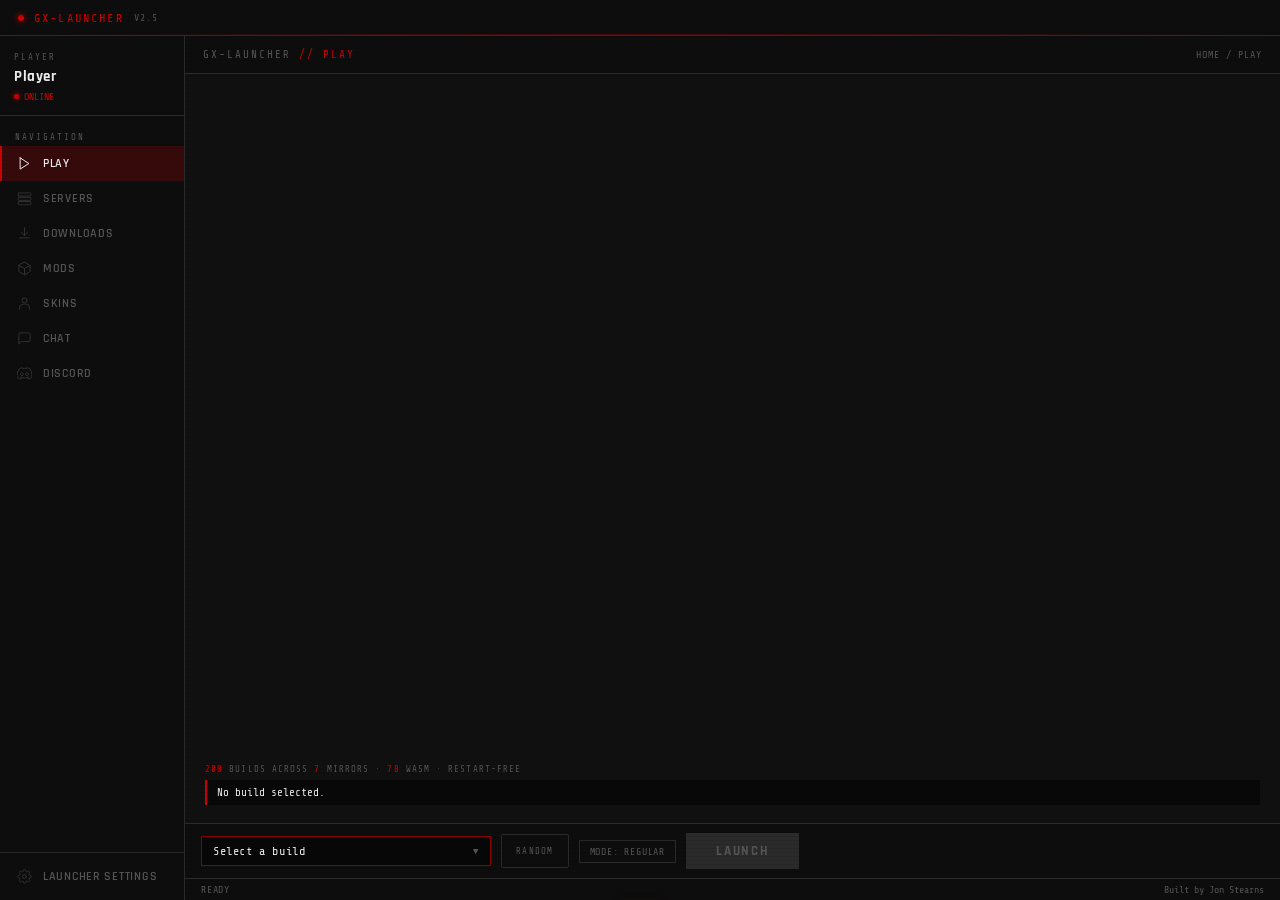
==== index.html @ 9c281d5d "Play is one page again; real catalogue built from the four named sources - Merge Game and Clients in" ====
<!DOCTYPE html>
<html lang="en">
<head>
  <meta charset="UTF-8">
  <meta name="viewport" content="width=device-width, initial-scale=1.0">
  <title>GX-Launcher</title>
  <meta name="description" content="GX-Launcher is a free browser-based Eaglercraft launcher. Play Eaglercraft 1.5.2, 1.8.8 and 1.12 clients, beta clients and servers, with mods, skins and downloads. Minecraft in your browser, no install needed.">
  <meta name="keywords" content="GX-Launcher, GX Launcher, Eaglercraft, Eagler, Eagler launcher, Eagler client, Eagler servers, Eagler mods, Eaglercraft launcher, Eaglercraft client, Eaglercraft clients, Eaglercraft servers, Eaglercraft mods, Eaglercraft skins, Eaglercraft download, Eaglercraft unblocked, Minecraft in browser, play Minecraft online, browser Minecraft, Minecraft web client, Eaglercraft 1.8.8, Eaglercraft 1.5.2, Eaglercraft 1.12, Eaglercraft 1.21, Eaglercraft 26.2, Eaglercraft 26.3, EaglercraftX, Eaglercraft beta client, Minecraft unblocked, WebMC, Web MC, WebMC launcher, WebMC client, eaglercraft.com, eaglercraft">
  <meta name="robots" content="index, follow, max-image-preview:large">
  <meta name="author" content="GX-Launcher">
  <link rel="canonical" href="https://gx-launcher.github.io/">
  <meta property="og:site_name" content="GX-Launcher">
  <meta property="og:title" content="GX-Launcher - Eaglercraft, Eagler &amp; Launcher">
  <meta property="og:description" content="A free browser-based Eaglercraft launcher. Play Minecraft in your browser with clients, beta clients, servers, mods and skins.">
  <meta property="og:type" content="website">
  <meta property="og:url" content="https://gx-launcher.github.io/">
  <meta property="og:image" content="https://gx-launcher.github.io/resources/main.png">
  <meta property="og:locale" content="en_US">
  <meta name="twitter:card" content="summary">
  <meta name="twitter:title" content="GX-Launcher - Eaglercraft, Eagler &amp; Launcher">
  <meta name="twitter:description" content="Play Minecraft in your browser. Eaglercraft, Eagler clients, beta clients, servers, mods and skins.">
  <meta name="twitter:image" content="https://gx-launcher.github.io/resources/main.png">
  <script type="application/ld+json">
  {
    "@context": "https://schema.org",
    "@type": "WebApplication",
    "name": "GX-Launcher",
    "alternateName": ["GX Launcher", "GX Eaglercraft Launcher", "GX Eagler Launcher", "eaglercraft"],
    "url": "https://gx-launcher.github.io/",
    "description": "A browser-based launcher for Eaglercraft game clients, beta clients, servers, mods and skins.",
    "applicationCategory": "GameApplication",
    "operatingSystem": "Any (web browser)",
    "browserRequirements": "Requires JavaScript",
    "offers": { "@type": "Offer", "price": "0", "priceCurrency": "USD" },
    "keywords": "Eaglercraft, Eagler, WebMC, Eaglercraft launcher, Eagler launcher, WebMC launcher, Eaglercraft clients, Eaglercraft servers, Eaglercraft mods, Eaglercraft skins, Minecraft in browser"
  }
  </script>
  <link rel="icon" type="image/png" href="resources/main.png">
  <link rel="stylesheet" href="styles.css">
  <script src="local-builds.js" defer></script>
  <script src="builds-data.js" defer></script>
  <script src="catalog.js" defer></script>
  <script src="script.js" defer></script>
</head>
<body>

<div class="launcher">

  <!-- TITLE BAR -->
  <div class="title-bar">
    <div class="title-logo">
      <div class="title-dot"></div>
      GX-LAUNCHER <span class="ver">v2.5</span>
    </div>
    <div class="title-controls">
      <div class="wdot min"></div>
      <div class="wdot max"></div>
      <div class="wdot close"></div>
    </div>
  </div>

  <div class="content">

    <!-- SIDEBAR -->
    <div class="sidebar">
      <div class="profile">
        <div class="profile-label">Player</div>
        <span class="profile-name" id="profile-name">Player</span>
        <div class="profile-status"><div class="status-dot"></div>ONLINE</div>
      </div>
      <nav>
        <div class="nav-section-label">Navigation</div>
        <div class="nav-item selected">
          <svg class="nav-svg" viewBox="0 0 24 24"><polygon points="5 3 19 12 5 21 5 3"/></svg>
          Play
        </div>
        <div class="nav-item" onclick="redirectToServers()">
          <svg class="nav-svg" viewBox="0 0 24 24"><rect x="2" y="3" width="20" height="5" rx="1"/><rect x="2" y="10" width="20" height="5" rx="1"/><rect x="2" y="17" width="20" height="5" rx="1"/></svg>
          Servers
        </div>
        <div class="nav-item" onclick="redirectToDownloads()">
          <svg class="nav-svg" viewBox="0 0 24 24"><line x1="12" y1="3" x2="12" y2="15"/><polyline points="7 10 12 15 17 10"/><line x1="4" y1="19" x2="20" y2="19"/></svg>
          Downloads
        </div>
        <div class="nav-item" onclick="redirectToMods()">
          <svg class="nav-svg" viewBox="0 0 24 24"><path d="M12 2l9 5v10l-9 5-9-5V7z"/><polyline points="3 7 12 12 21 7"/><line x1="12" y1="12" x2="12" y2="22"/></svg>
          Mods
        </div>
        <div class="nav-item" onclick="redirectToSkins()">
          <svg class="nav-svg" viewBox="0 0 24 24"><circle cx="12" cy="7" r="4"/><path d="M4 21v-2a6 6 0 0 1 6-6h4a6 6 0 0 1 6 6v2"/></svg>
          Skins
        </div>
        <div class="nav-item" onclick="redirectToChat()">
          <svg class="nav-svg" viewBox="0 0 24 24"><path d="M21 15a2 2 0 01-2 2H7l-4 4V5a2 2 0 012-2h14a2 2 0 012 2z"/></svg>
          Chat
        </div>
        <div class="nav-item" onclick="window.open('https://discord.gg/qQBamNZSwz', '_blank')">
          <svg class="nav-svg" viewBox="0 0 24 24" fill="currentColor">
            <path d="M20.317 4.37a19.79 19.79 0 0 0-4.885-1.515.074.074 0 0 0-.079.037c-.21.375-.444.864-.608 1.25a18.27 18.27 0 0 0-5.487 0 12.64 12.64 0 0 0-.617-1.25.077.077 0 0 0-.079-.037A19.736 19.736 0 0 0 3.677 4.37a.07.07 0 0 0-.032.027C.533 9.046-.32 13.58.099 18.057a.082.082 0 0 0 .031.057 19.9 19.9 0 0 0 5.993 3.03.078.078 0 0 0 .084-.028 14.09 14.09 0 0 0 1.226-1.994.076.076 0 0 0-.041-.106 13.107 13.107 0 0 1-1.872-.892.077.077 0 0 1-.008-.128 10.2 10.2 0 0 0 .372-.292.074.074 0 0 1 .077-.01c3.928 1.793 8.18 1.793 12.062 0a.074.074 0 0 1 .078.01c.12.098.246.198.373.292a.077.077 0 0 1-.006.128 12.299 12.299 0 0 1-1.873.892.076.076 0 0 0-.04.106c.36.698.772 1.362 1.225 1.994a.076.076 0 0 0 .084.028 19.839 19.839 0 0 0 6.002-3.03.077.077 0 0 0 .032-.057c.5-5.177-.838-9.674-3.549-13.66a.061.061 0 0 0-.031-.028zM8.02 15.33c-1.183 0-2.157-1.085-2.157-2.419 0-1.333.955-2.419 2.157-2.419 1.21 0 2.176 1.096 2.157 2.42 0 1.333-.955 2.418-2.157 2.418zm7.975 0c-1.183 0-2.157-1.085-2.157-2.419 0-1.333.955-2.419 2.157-2.419 1.21 0 2.176 1.096 2.157 2.42 0 1.333-.946 2.418-2.157 2.418z"/>
          </svg>
          Discord
        </div>
      </nav>
      <div class="sidebar-bottom">
        <div class="nav-item" onclick="redirectToSettings()">
                  <svg class="nav-svg" viewBox="0 0 24 24"><circle cx="12" cy="12" r="3"/><path d="M19.4 15a1.65 1.65 0 00.33 1.82l.06.06a2 2 0 010 2.83 2 2 0 01-2.83 0l-.06-.06a1.65 1.65 0 00-1.82-.33 1.65 1.65 0 00-1 1.51V21a2 2 0 01-4 0v-.09A1.65 1.65 0 009 19.4a1.65 1.65 0 00-1.82.33l-.06.06a2 2 0 01-2.83-2.83l.06-.06A1.65 1.65 0 004.68 15a1.65 1.65 0 00-1.51-1H3a2 2 0 010-4h.09A1.65 1.65 0 004.6 9a1.65 1.65 0 00-.33-1.82l-.06-.06a2 2 0 012.83-2.83l.06.06A1.65 1.65 0 009 4.68a1.65 1.65 0 001-1.51V3a2 2 0 014 0v.09a1.65 1.65 0 001 1.51 1.65 1.65 0 001.82-.33l.06-.06a2 2 0 012.83 2.83l-.06.06A1.65 1.65 0 0019.4 9a1.65 1.65 0 001.51 1H21a2 2 0 010 4h-.09a1.65 1.65 0 00-1.51 1z"/></svg>
          Launcher Settings
        </div>
      </div>
    </div>

    <!-- MAIN PANEL -->
    <div class="main-panel">
      <div class="top-bar">
        <div class="game-title">GX-LAUNCHER <span>// PLAY</span></div>
        <div class="breadcrumb">HOME / PLAY</div>
      </div>

      <div class="main-content">
        <img src="resources/clientphoto.png" alt="" class="hero-image" onerror="this.style.display='none'">
        <div class="hero-overlay"></div>
        <div class="play-info">
          <div class="play-catalog-line" id="play-catalog-line"></div>
          <div class="play-picked" id="play-picked">No build selected.</div>
        </div>
      </div>

      <!-- LAUNCH BAR -->
      <div class="launch-bar">

        <!-- Version dropdown -->
        <div class="version-wrapper">
          <div class="version-select" id="version-select" onclick="toggleVersionDropdown()">
            <span id="version-label">Select a build</span>
            <span class="chevron">▼</span>
          </div>
          <div class="version-dropdown" id="version-dropdown">
            <div class="version-search-wrap">
              <input type="text" class="version-search-input" id="version-search" placeholder="Search builds, clients, versions..." oninput="filterVersionDropdown(this)" onclick="event.stopPropagation()">
            </div>
            <div class="upload-option" onclick="pickCustomHtml()">
              <span class="up-ico">&#8679;</span><span>Upload your own HTML...</span>
            </div>
            <input type="file" id="custom-html-input" accept=".html,.htm,text/html" style="display:none" onchange="onCustomHtml(this)" onclick="event.stopPropagation()">
            <div id="gx-dropdown-list"></div>
          </div>
        </div>

        <!-- Random pick -->
        <button class="ghost-btn" id="random-btn" onclick="launchRandomBuild()" title="Pick a random build and launch it">RANDOM</button>

        <!-- Mode badge (click to go to settings) -->
        <div class="launch-mode-badge" onclick="redirectToSettings()" title="Change in Settings">
          MODE: <span id="mode-badge-text">REGULAR</span>
        </div>

        <button class="play-button" id="play-btn" onclick="playGame()" disabled>LAUNCH</button>
      </div>

      <div class="bottom-bar">
        <div class="status-line" id="status-line">READY</div>
        <div class="credit">Built by Jon Stearns</div>
      </div>
    </div>

  </div>
</div>

<!-- Loading overlay -->
<div class="loading-overlay" id="loading-overlay">
  <div class="loading-text" id="loading-text">FETCHING...</div>
  <div class="loading-bar-wrap"><div class="loading-bar" id="loading-bar"></div></div>
</div>

<!-- Toast -->
<div class="toast" id="toast"></div>

</body>
</html>
---- styles.css ----
@import url('https://fonts.googleapis.com/css2?family=Share+Tech+Mono&family=Rajdhani:wght@500;600;700&display=swap');

/* ============================================================
   GX-LAUNCHER 2.0 — SHARED STYLESHEET
   ============================================================ */

/* ===== THEME VARIABLES ===== */
:root {
  --ui-scale:    1;
  --accent:      #cc0000;
  --accent-hi:   #ff2222;
  --accent-dim:  #7a0000;
  --accent-glow: rgba(200, 0, 0, 0.22);
  --bg:          #070707;
  --bg2:         #0b0b0b;
  --bg3:         #101010;
  --panel:       #0d0d0d;
  --border:      #2a2a2a;
  --border2:     #8a0000;
  --scroll:      #404040;
  --line2:       #404040;
  --text:        #cccccc;
  --text-dim:    #555555;
  --text-bright: #eeeeee;
  --hover:       rgba(255,255,255,0.035);
  --mono:        'Share Tech Mono', monospace;
  --sans:        'Rajdhani', 'Segoe UI', sans-serif;
}

/* Theme overrides — applied by applyTheme() in script.js */
[data-theme="green"] {
  --accent:      #00cc44;
  --accent-hi:   #00ff55;
  --accent-dim:  #006622;
  --accent-glow: rgba(0, 180, 60, 0.15);
  --border2:     #404040;
}
[data-theme="blood"] {
  --accent:      #cc0000;
  --accent-hi:   #ff4444;
  --accent-dim:  #800000;
  --accent-glow: rgba(200, 0, 0, 0.22);
  --border2:     #4a0000;
  --bg:          #070707;
  --bg2:         #0b0b0b;
  --bg3:         #101010;
  --panel:       #0d0d0d;
}
[data-theme="midnight"] {
  --accent:      #5566ff;
  --accent-hi:   #7788ff;
  --accent-dim:  #2233bb;
  --accent-glow: rgba(80, 100, 255, 0.18);
  --border2:     #1a2050;
  --bg:          #070710;
  --bg2:         #0c0c1a;
  --bg3:         #111125;
  --panel:       #0e0e1e;
}
[data-theme="ash"] {
  --accent:      #999999;
  --accent-hi:   #cccccc;
  --accent-dim:  #555555;
  --accent-glow: rgba(150, 150, 150, 0.15);
  --border2:     #404040;
}
[data-theme="amber"] {
  --accent:      #cc7700;
  --accent-hi:   #ffaa00;
  --accent-dim:  #7a4400;
  --accent-glow: rgba(200, 120, 0, 0.18);
  --border2:     #3a2200;
  --bg:          #090600;
  --bg2:         #100d00;
  --bg3:         #181200;
  --panel:       #130f00;
}

[data-theme="blue"] {
  --accent:      #3d8bff;
  --accent-hi:   #6aa8ff;
  --accent-dim:  #1c4a99;
  --accent-glow: rgba(60, 130, 255, 0.16);
  --border2:     #404040;
}
[data-theme="amber-grey"] {
  --accent:      #e07b00;
  --accent-hi:   #ffa326;
  --accent-dim:  #8a4a00;
  --accent-glow: rgba(224, 123, 0, 0.16);
  --border2:     #404040;
}
[data-theme="matrix"] {
  --accent:      #00cc44;
  --accent-hi:   #00ff55;
  --accent-dim:  #006622;
  --accent-glow: rgba(0, 180, 60, 0.15);
  --bg:          #010a04;
  --bg2:         #04110a;
  --bg3:         #07180e;
  --panel:       #05130a;
  --border:      #12331f;
  --border2:     #003318;
  --text:        #9fd9b0;
  --text-dim:    #2f6b44;
  --text-bright: #d6ffe3;
}

[data-theme="light"] {
  --accent:      #cc0000;
  --accent-hi:   #e01010;
  --accent-dim:  #e8a0a0;
  --accent-glow: rgba(200, 0, 0, 0.12);
  --bg:          #f1f1f1;
  --bg2:         #e7e7e7;
  --bg3:         #dddddd;
  --panel:       #fafafa;
  --border:      #cfcfcf;
  --border2:     #b5b5b5;
  --text:        #333333;
  --text-dim:    #7a7a7a;
  --text-bright: #111111;
  --hover:       rgba(0,0,0,0.05);
  --scroll:      #b5b5b5;
  --line2:       #b5b5b5;
}

/* ===== RESET ===== */
*, *::before, *::after { margin: 0; padding: 0; box-sizing: border-box; }

/* ===== BODY ===== */
html {
  height: 100%;
}

body {
  margin: 0;
  padding: 0;
  width: 100%;
  height: 100%;
  overflow: hidden;
  background: var(--bg);
  color: var(--text);
  font-family: var(--sans);
  display: flex;
  flex-direction: column;
}

/* scanline overlay */
body::before {
  content: '';
  position: fixed;
  inset: 0;
  background: repeating-linear-gradient(
    0deg, transparent, transparent 3px,
    rgba(0,0,0,0.055) 3px, rgba(0,0,0,0.055) 4px
  );
  pointer-events: none;
  z-index: 9000;
}

/* ===== LAUNCHER SHELL ===== */
.launcher {
  width: 100%;
  flex: 1;
  min-height: 0;
  display: flex;
  flex-direction: column;
  background: var(--bg2);
  position: relative;
  overflow: hidden;
  zoom: var(--ui-scale);
}

/* ===== TITLE BAR ===== */
.title-bar {
  background: var(--panel);
  border-bottom: 1px solid var(--border);
  padding: 0 18px;
  height: 36px;
  display: flex;
  align-items: center;
  justify-content: space-between;
  flex-shrink: 0;
  position: relative;
}
.title-bar::after {
  content: '';
  position: absolute;
  bottom: 0; left: 0; right: 0;
  height: 1px;
  background: linear-gradient(90deg, transparent 0%, var(--accent) 50%, transparent 100%);
  opacity: 0.35;
}
.title-logo {
  font-family: var(--mono);
  font-size: 12px;
  color: var(--accent);
  letter-spacing: 0.18em;
  text-transform: uppercase;
  display: flex;
  align-items: center;
  gap: 10px;
}
.title-logo .ver {
  color: var(--text-dim);
  font-size: 10px;
  letter-spacing: 0.1em;
}
.title-dot {
  width: 6px;
  height: 6px;
  background: var(--accent);
  border-radius: 50%;
  box-shadow: 0 0 6px var(--accent);
  animation: gx-pulse 2s ease-in-out infinite;
}
@keyframes gx-pulse {
  0%, 100% { opacity: 1; }
  50%       { opacity: 0.25; }
}


/* ===== CONTENT ROW ===== */
.content {
  display: flex;
  flex: 1;
  min-height: 0;
  overflow: hidden;
}

/* ===== SIDEBAR ===== */
.sidebar {
  width: 185px;
  flex-shrink: 0;
  background: var(--panel);
  border-right: 1px solid var(--border);
  display: flex;
  flex-direction: column;
}
.profile {
  padding: 16px 14px 13px;
  border-bottom: 1px solid var(--border);
}
.profile-label {
  font-family: var(--mono);
  font-size: 9px;
  color: var(--text-dim);
  text-transform: uppercase;
  letter-spacing: 0.22em;
  margin-bottom: 5px;
}
.profile-name {
  font-size: 15px;
  font-weight: 700;
  color: var(--text-bright);
  letter-spacing: 0.04em;
  display: block;
  white-space: nowrap;
  overflow: hidden;
  text-overflow: ellipsis;
}
.profile-status {
  font-family: var(--mono);
  font-size: 10px;
  color: var(--accent);
  display: flex;
  align-items: center;
  gap: 5px;
  margin-top: 5px;
}
.status-dot {
  width: 5px;
  height: 5px;
  background: var(--accent);
  border-radius: 50%;
  box-shadow: 0 0 5px var(--accent);
  animation: gx-pulse 2s ease-in-out infinite;
}

/* Nav */
nav { flex: 1; min-height: 0; padding: 6px 0; overflow-y: auto; }
nav::-webkit-scrollbar { width: 3px; }
nav::-webkit-scrollbar-thumb { background: var(--scroll); }

.nav-section-label {
  font-family: var(--mono);
  font-size: 9px;
  color: var(--text-dim);
  text-transform: uppercase;
  letter-spacing: 0.22em;
  padding: 10px 15px 4px;
}

.nav-item {
  display: flex;
  align-items: center;
  gap: 11px;
  padding: 10px 15px;
  cursor: pointer;
  transition: background 0.13s, color 0.13s;
  border-left: 2px solid transparent;
  font-size: 12px;
  font-weight: 600;
  letter-spacing: 0.06em;
  color: var(--text-dim);
  text-transform: uppercase;
  user-select: none;
}
.nav-item:hover {
  background: var(--hover);
  color: var(--text);
}
.nav-item.selected {
  background: var(--accent-glow);
  border-left-color: var(--accent);
  color: var(--text-bright);
}
.nav-icon {
  width: 17px;
  height: 17px;
  flex-shrink: 0;
  opacity: 0.45;
  transition: opacity 0.13s;
}
.nav-item:hover .nav-icon,
.nav-item.selected .nav-icon { opacity: 1; }

.nav-svg {
  width: 15px;
  height: 15px;
  flex-shrink: 0;
  fill: none;
  stroke: currentColor;
  stroke-width: 1.6;
  stroke-linecap: round;
  stroke-linejoin: round;
  opacity: 0.5;
  transition: opacity 0.13s;
}
.nav-item:hover .nav-svg,
.nav-item.selected .nav-svg { opacity: 1; }

.sidebar-bottom {
  flex-shrink: 0;
  border-top: 1px solid var(--border);
  padding: 6px 0;
}

/* ===== MAIN PANEL ===== */
.main-panel {
  flex: 1;
  min-width: 0;
  min-height: 0;
  display: flex;
  flex-direction: column;
  background: var(--bg3);
  overflow: hidden;
}

/* TOP BAR */
.top-bar {
  background: var(--panel);
  border-bottom: 1px solid var(--border);
  padding: 0 18px;
  height: 38px;
  display: flex;
  align-items: center;
  justify-content: space-between;
  flex-shrink: 0;
}
.game-title {
  font-family: var(--mono);
  font-size: 11px;
  color: var(--text-dim);
  text-transform: uppercase;
  letter-spacing: 0.18em;
}
.game-title span { color: var(--accent); }
.breadcrumb {
  font-family: var(--mono);
  font-size: 10px;
  color: var(--text-dim);
  letter-spacing: 0.1em;
}

/* ===== MAIN CONTENT AREA ===== */
.main-content {
  flex: 1;
  position: relative;
  overflow: hidden;
  display: flex;
  flex-direction: column;
}

/* hero image used on index / clients etc */
.hero-image {
  width: 100%;
  height: 100%;
  object-fit: cover;
  object-position: center top;
  display: block;
  opacity: 0.45;
  filter: saturate(0.25) brightness(0.8);
  position: absolute;
  inset: 0;
}


/* ===== LAUNCH BAR (index.html bottom) ===== */
.launch-bar {
  flex-shrink: 0;
  background: var(--panel);
  border-top: 1px solid var(--border);
  padding: 9px 16px;
  display: flex;
  align-items: center;
  gap: 10px;
  position: relative;
  z-index: 10;
}

/* Version selector */
.version-wrapper {
  position: relative;
  flex: 1;
  max-width: 290px;
}
.version-select {
  width: 100%;
  background: var(--bg);
  border: 1px solid var(--border2);
  color: var(--text-bright);
  font-family: var(--mono);
  font-size: 12px;
  padding: 7px 11px;
  cursor: pointer;
  user-select: none;
  display: flex;
  align-items: center;
  justify-content: space-between;
  transition: border-color 0.13s, background 0.13s;
  letter-spacing: 0.05em;
}
.version-select:hover,
.version-select.open {
  border-color: var(--accent);
  background: var(--bg3);
}
.version-select .chevron {
  font-size: 9px;
  color: var(--text-dim);
  transition: transform 0.15s;
  flex-shrink: 0;
}
.version-select.open .chevron { transform: rotate(180deg); }

.version-dropdown {
  position: absolute;
  bottom: calc(100% + 3px);
  left: 0;
  right: 0;
  background: var(--bg2);
  border: 1px solid var(--border2);
  max-height: min(56vh, 430px);
  overflow-y: auto;
  display: none;
  z-index: 1000;
  box-shadow: 0 -10px 35px rgba(0,0,0,0.75);
}
.version-dropdown.open { display: block; }

.version-search-wrap {
  position: sticky;
  top: 0;
  z-index: 2;
  background: var(--bg2);
  border-bottom: 1px solid var(--line2);
  padding: 7px;
}
.version-search-input {
  width: 100%;
  box-sizing: border-box;
  background: var(--bg);
  border: 1px solid var(--border2);
  color: var(--text-bright);
  font-family: var(--mono);
  font-size: 11px;
  padding: 6px 9px;
  outline: none;
  letter-spacing: 0.03em;
}
.version-search-input:focus { border-color: var(--accent); }
.version-search-input::placeholder { color: var(--text-dim); }

.version-dropdown::-webkit-scrollbar { width: 5px; }
.version-dropdown::-webkit-scrollbar-track { background: var(--bg); }
.version-dropdown::-webkit-scrollbar-thumb { background: var(--scroll); border-radius: 3px; }
.version-dropdown { scrollbar-width: thin; scrollbar-color: var(--scroll) var(--bg); }

.version-group-label {
  font-family: var(--mono);
  font-size: 9px;
  color: var(--text-dim);
  text-transform: uppercase;
  letter-spacing: 0.22em;
  padding: 8px 11px 4px;
  border-top: 1px solid var(--border);
}
.version-group-label:first-child { border-top: none; }

.version-option {
  display: flex;
  align-items: center;
  gap: 9px;
  padding: 7px 11px;
  cursor: pointer;
  font-family: var(--mono);
  font-size: 11px;
  color: var(--text);
  transition: background 0.1s;
}
.version-option:hover { background: var(--accent-glow); color: var(--text-bright); }
.version-option.active-ver { color: var(--accent); }
.version-option img {
  width: 18px;
  height: 18px;
  image-rendering: pixelated;
  flex-shrink: 0;
}
.version-badge {
  margin-left: auto;
  font-size: 9px;
  color: var(--text-dim);
  border: 1px solid var(--border);
  padding: 1px 4px;
}
.version-badge.wasm { color: var(--accent); border-color: var(--border2); }

/* Launch mode badge */
.launch-mode-badge {
  font-family: var(--mono);
  font-size: 10px;
  color: var(--text-dim);
  border: 1px solid var(--border);
  padding: 5px 10px;
  cursor: pointer;
  transition: border-color 0.13s, color 0.13s;
  white-space: nowrap;
  letter-spacing: 0.08em;
}
.launch-mode-badge:hover { border-color: var(--accent); color: var(--accent); }

/* Play button */
.play-button {
  background: var(--accent);
  border: none;
  color: #fff;
  font-family: var(--sans);
  font-size: 13px;
  font-weight: 700;
  letter-spacing: 0.14em;
  text-transform: uppercase;
  padding: 0 30px;
  height: 36px;
  cursor: pointer;
  clip-path: polygon(7px 0%, 100% 0%, calc(100% - 7px) 100%, 0% 100%);
  transition: background 0.13s, box-shadow 0.13s;
  white-space: nowrap;
  flex-shrink: 0;
}
.play-button:hover {
  background: var(--accent-hi);
  box-shadow: 0 0 18px var(--accent-glow);
}
.play-button:disabled {
  background: var(--border);
  color: var(--text-dim);
  cursor: not-allowed;
  clip-path: none;
  box-shadow: none;
}

/* ===== BOTTOM BAR ===== */
.bottom-bar {
  background: var(--panel);
  border-top: 1px solid var(--border);
  padding: 5px 16px;
  display: flex;
  align-items: center;
  justify-content: space-between;
  flex-shrink: 0;
}
.status-line {
  font-family: var(--mono);
  font-size: 10px;
  color: var(--text-dim);
  letter-spacing: 0.08em;
}
.status-line .hl { color: var(--accent); }
.credit {
  font-family: var(--mono);
  font-size: 10px;
  color: var(--text-dim);
}

/* ===== GENERIC PLACEHOLDER PAGE ===== */
.placeholder-page {
  flex: 1;
  display: flex;
  align-items: center;
  justify-content: center;
  flex-direction: column;
  gap: 14px;
  color: var(--text-dim);
}
.placeholder-page .pg-icon { font-size: 38px; opacity: 0.12; }
.placeholder-page .pg-msg {
  font-family: var(--mono);
  font-size: 11px;
  color: var(--text-dim);
  text-align: center;
  line-height: 1.7;
}
.placeholder-page .pg-msg .hl { color: var(--accent); }

/* ===== SETTINGS PAGE ===== */
.settings-scroll {
  flex: 1;
  overflow-y: auto;
  padding: 26px 30px;
}
.settings-scroll::-webkit-scrollbar { width: 5px; }
.settings-scroll::-webkit-scrollbar-track { background: var(--bg3); }
.settings-scroll::-webkit-scrollbar-thumb { background: var(--scroll); border-radius: 3px; }
.settings-scroll { scrollbar-width: thin; scrollbar-color: var(--scroll) var(--bg3); }

.settings-section { margin-bottom: 30px; }
.settings-section-title {
  font-family: var(--mono);
  font-size: 9px;
  color: var(--accent);
  text-transform: uppercase;
  letter-spacing: 0.28em;
  margin-bottom: 12px;
  display: flex;
  align-items: center;
  gap: 10px;
}
.settings-section-title::after {
  content: '';
  flex: 1;
  height: 1px;
  background: var(--border);
}

.settings-row {
  display: flex;
  align-items: center;
  justify-content: space-between;
  padding: 13px 15px;
  background: var(--panel);
  border: 1px solid var(--border);
  margin-bottom: 3px;
  gap: 20px;
  transition: border-color 0.13s;
}
.settings-row:hover { border-color: var(--border2); }
.settings-label {
  font-size: 13px;
  font-weight: 600;
  color: var(--text-bright);
  letter-spacing: 0.04em;
}
.settings-desc {
  font-family: var(--mono);
  font-size: 9px;
  color: var(--text-dim);
  margin-top: 3px;
  letter-spacing: 0.05em;
}

/* Theme swatches */
.theme-grid {
  display: grid;
  grid-template-columns: repeat(5, 1fr);
  gap: 6px;
  margin-top: 10px;
}
.theme-swatch {
  padding: 9px 6px;
  border: 1px solid var(--border);
  cursor: pointer;
  text-align: center;
  font-family: var(--mono);
  font-size: 9px;
  color: var(--text-dim);
  transition: border-color 0.13s, color 0.13s;
  display: flex;
  flex-direction: column;
  align-items: center;
  gap: 6px;
  letter-spacing: 0.08em;
  text-transform: uppercase;
}
.theme-swatch:hover { border-color: var(--text-dim); color: var(--text); }
.theme-swatch.selected { border-color: var(--accent); color: var(--accent); }
.swatch-dot {
  width: 18px;
  height: 18px;
  border-radius: 50%;
}

/* Launch mode cards */
.mode-grid {
  display: grid;
  grid-template-columns: repeat(3, 1fr);
  gap: 6px;
  margin-top: 10px;
}
.mode-card {
  padding: 13px 12px;
  border: 1px solid var(--border);
  cursor: pointer;
  transition: border-color 0.13s, background 0.13s;
  background: var(--panel);
}
.mode-card:hover { border-color: var(--border2); }
.mode-card.selected {
  border-color: var(--accent);
  background: var(--accent-glow);
}
.mode-card-title {
  font-size: 12px;
  font-weight: 700;
  color: var(--text-bright);
  letter-spacing: 0.06em;
  margin-bottom: 5px;
  text-transform: uppercase;
}
.mode-card.selected .mode-card-title { color: var(--accent); }
.mode-card-desc {
  font-family: var(--mono);
  font-size: 9px;
  color: var(--text-dim);
  line-height: 1.55;
}

/* Settings input + button */
.settings-input {
  background: var(--bg);
  border: 1px solid var(--border);
  color: var(--text-bright);
  font-family: var(--mono);
  font-size: 12px;
  padding: 7px 11px;
  width: 220px;
  outline: none;
  transition: border-color 0.13s;
}
.settings-input:focus { border-color: var(--accent); }

.settings-btn {
  background: var(--accent);
  border: none;
  color: #fff;
  font-family: var(--sans);
  font-size: 12px;
  font-weight: 700;
  letter-spacing: 0.1em;
  text-transform: uppercase;
  padding: 7px 18px;
  cursor: pointer;
  transition: background 0.13s;
}
.settings-btn:hover { background: var(--accent-hi); }

/* Toggle */
.toggle {
  position: relative;
  width: 36px;
  height: 19px;
  cursor: pointer;
  flex-shrink: 0;
}
.toggle input { opacity: 0; width: 0; height: 0; position: absolute; }
.toggle-slider {
  position: absolute;
  inset: 0;
  background: var(--border);
  border-radius: 10px;
  transition: background 0.2s;
}
.toggle-slider::before {
  content: '';
  position: absolute;
  width: 13px;
  height: 13px;
  left: 3px;
  top: 3px;
  background: var(--text-dim);
  border-radius: 50%;
  transition: transform 0.2s, background 0.2s;
}
.toggle input:checked + .toggle-slider { background: var(--accent-dim); }
.toggle input:checked + .toggle-slider::before {
  transform: translateX(17px);
  background: var(--accent);
}

/* ===== TOAST ===== */
.toast {
  position: fixed;
  bottom: 22px;
  left: 50%;
  transform: translateX(-50%) translateY(55px);
  background: var(--panel);
  border: 1px solid var(--accent);
  color: var(--text-bright);
  font-family: var(--mono);
  font-size: 11px;
  padding: 9px 20px;
  z-index: 9999;
  transition: transform 0.28s ease;
  box-shadow: 0 0 20px var(--accent-glow);
  white-space: nowrap;
  letter-spacing: 0.06em;
}
.toast.show { transform: translateX(-50%) translateY(0); }
.toast.error { border-color: #ff1744; color: #ff5555; }

/* ===== LOADING OVERLAY ===== */
.loading-overlay {
  position: fixed;
  inset: 0;
  background: rgba(0,0,0,0.88);
  z-index: 9990;
  display: none;
  align-items: center;
  justify-content: center;
  flex-direction: column;
  gap: 14px;
}
.loading-overlay.active { display: flex; }
.loading-text {
  font-family: var(--mono);
  font-size: 12px;
  color: var(--accent);
  letter-spacing: 0.18em;
  animation: gx-blink 1s steps(1) infinite;
}
@keyframes gx-blink { 0%,100%{opacity:1} 50%{opacity:0.15} }
.loading-bar-wrap {
  width: 260px;
  height: 2px;
  background: var(--border);
}
.loading-bar {
  height: 100%;
  background: var(--accent);
  width: 0%;
  transition: width 0.08s;
  box-shadow: 0 0 8px var(--accent);
}

/* ===== CUSTOM HTML UPLOAD ===== */
.upload-option {
  display: flex;
  align-items: center;
  gap: 9px;
  padding: 7px 11px;
  cursor: pointer;
  font-family: var(--mono);
  font-size: 11px;
  color: var(--accent-hi);
  border-bottom: 1px solid var(--border);
  transition: background 0.1s;
}
.upload-option:hover { background: var(--accent-glow); color: var(--text-bright); }
.upload-option .up-ico { width: 18px; text-align: center; font-size: 14px; flex-shrink: 0; }

/* ============================================================
   3.0 — BUILD PICKER
   ============================================================ */
.gx-chiprow {
  display: flex; flex-wrap: wrap; gap: 4px;
  padding: 8px; border-bottom: 1px solid var(--border);
  background: var(--bg2);
}
.gx-chip {
  font-family: var(--mono); font-size: 8.5px; letter-spacing: 0.06em;
  text-transform: uppercase; padding: 4px 7px; cursor: pointer;
  background: transparent; color: var(--text-dim);
  border: 1px solid var(--border); border-radius: 2px; white-space: nowrap;
}
.gx-chip b { font-weight: 400; opacity: 0.5; margin-left: 4px; }
.gx-chip:hover { color: var(--text); border-color: var(--text-dim); }
.gx-chip.on { color: var(--accent); border-color: var(--accent); background: var(--accent-glow); }
.gx-chip.on b { opacity: 1; color: var(--accent); }

.gx-tag {
  font-family: var(--mono); font-size: 7.5px; letter-spacing: 0.08em;
  padding: 1px 4px; border: 1px solid var(--border); border-radius: 2px;
  color: var(--text-dim); margin-left: auto; flex: 0 0 auto;
}
.gx-tag.wasm { color: #ffb300; border-color: #6b4a00; }
.gx-empty {
  padding: 22px 14px; text-align: center; font-family: var(--mono);
  font-size: 10px; color: var(--text-dim); line-height: 1.8;
}

/* played build summary on the Play page */
.play-info {
  position: absolute; left: 20px; bottom: 18px; right: 20px; z-index: 3;
  display: flex; flex-direction: column; gap: 6px; pointer-events: none;
}
.play-catalog-line {
  font-family: var(--mono); font-size: 9px; letter-spacing: 0.12em;
  text-transform: uppercase; color: var(--text-dim);
}
.play-catalog-line b { color: var(--accent); font-weight: 400; }
.play-picked {
  font-family: var(--mono); font-size: 11px; color: var(--text-bright);
  background: rgba(6,6,6,0.7); border-left: 2px solid var(--accent);
  padding: 6px 10px; backdrop-filter: blur(6px); display: inline-block;
  max-width: 100%; overflow: hidden; text-overflow: ellipsis; white-space: nowrap;
}

/* ---------- 3.0 setting toggles / preferences ---------- */
.sw { position: relative; display: inline-block; width: 38px; height: 20px; flex: 0 0 auto; cursor: pointer; }
.sw input { opacity: 0; width: 0; height: 0; }
.sw i {
  position: absolute; inset: 0; background: var(--bg3);
  border: 1px solid var(--border); border-radius: 10px; transition: background .14s, border-color .14s;
}
.sw i::after {
  content: ''; position: absolute; left: 2px; top: 2px; width: 14px; height: 14px;
  background: var(--text-dim); border-radius: 50%; transition: transform .14s, background .14s;
}
.sw input:checked + i { background: var(--accent-glow); border-color: var(--accent); }
.sw input:checked + i::after { transform: translateX(18px); background: var(--accent); }

/* respect reduce-motion + user prefs */
.gx-reduce-motion *, .gx-reduce-motion *::before, .gx-reduce-motion *::after {
  transition: none !important; animation: none !important;
}
.gx-reduce-motion body::before { display: none; }
.gx-no-badges .gx-tag { display: none; }
.gx-compact-picker .gx-chiprow { display: none; }

/* ---------- 3.0 source list ---------- */
.gx-sourcelist { display: flex; flex-direction: column; gap: 2px; font-family: var(--mono); }
.gx-source {
  display: grid; grid-template-columns: 92px 1fr auto; gap: 10px; align-items: baseline;
  padding: 5px 8px; border: 1px solid var(--border); background: var(--bg2);
  font-size: 9.5px; color: var(--text);
}
.gx-source-id { color: var(--accent); letter-spacing: 0.04em; }
.gx-source-label { color: var(--text-dim); }
.gx-source-n { color: var(--text-dim); font-size: 8.5px; text-transform: uppercase; letter-spacing: 0.08em; }
.gx-source.off { opacity: 0.5; }
.gx-source.off .gx-source-id { color: var(--text-dim); text-decoration: line-through; }
.gx-source.off .gx-source-n { color: #c0392b; }
.gx-source-note {
  font-size: 8.5px; color: var(--text-dim); line-height: 1.6;
  padding: 0 8px 6px 110px; margin-top: -2px;
}
.gx-tag.local { color: #3ddc84; border-color: #1f5c3a; }

/* random pick button in the launch bar */
.ghost-btn {
  font-family: var(--mono); font-size: 9px; letter-spacing: 0.14em;
  padding: 0 14px; height: 34px; cursor: pointer; align-self: center;
  background: transparent; color: var(--text-dim);
  border: 1px solid var(--border); border-radius: 2px;
}
.ghost-btn:hover { color: var(--accent); border-color: var(--accent); }
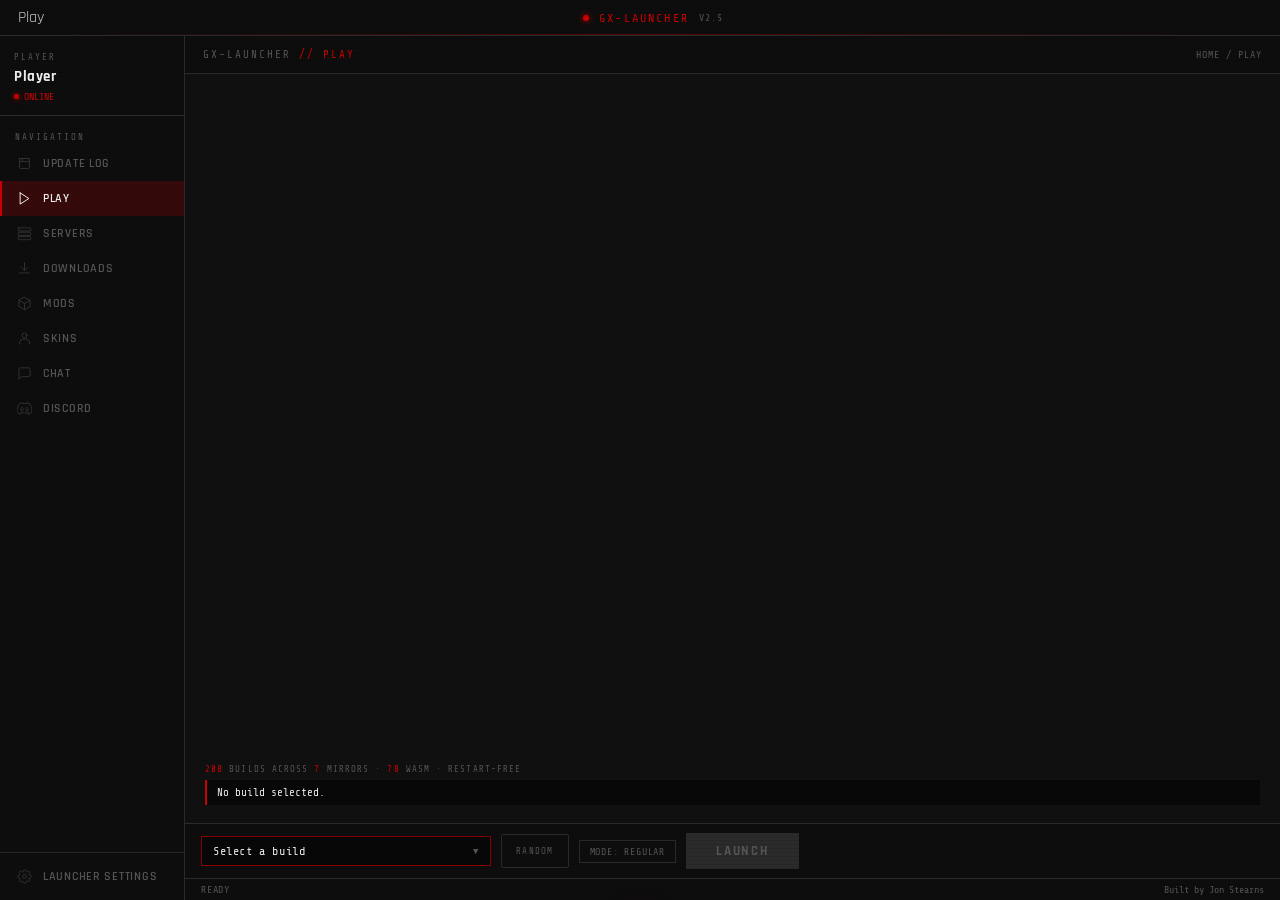
==== commit 7f97f766: "Small-screen layout, and the Update Log link was missing on Play - index.html lost its Update Log na" ====
--- a/index.html
+++ b/index.html
@@ -2,7 +2,7 @@
 <html lang="en">
 <head>
   <meta charset="UTF-8">
-  <meta name="viewport" content="width=device-width, initial-scale=1.0">
+  <meta name="viewport" content="width=device-width, initial-scale=1.0, viewport-fit=cover">
   <title>GX-Launcher</title>
   <meta name="description" content="GX-Launcher is a free browser-based Eaglercraft launcher. Play Eaglercraft 1.5.2, 1.8.8 and 1.12 clients, beta clients and servers, with mods, skins and downloads. Minecraft in your browser, no install needed.">
   <meta name="keywords" content="GX-Launcher, GX Launcher, Eaglercraft, Eagler, Eagler launcher, Eagler client, Eagler servers, Eagler mods, Eaglercraft launcher, Eaglercraft client, Eaglercraft clients, Eaglercraft servers, Eaglercraft mods, Eaglercraft skins, Eaglercraft download, Eaglercraft unblocked, Minecraft in browser, play Minecraft online, browser Minecraft, Minecraft web client, Eaglercraft 1.8.8, Eaglercraft 1.5.2, Eaglercraft 1.12, Eaglercraft 1.21, Eaglercraft 26.2, Eaglercraft 26.3, EaglercraftX, Eaglercraft beta client, Minecraft unblocked, WebMC, Web MC, WebMC launcher, WebMC client, eaglercraft.com, eaglercraft">
@@ -47,7 +47,8 @@
 <div class="launcher">
 
   <!-- TITLE BAR -->
-  <div class="title-bar">
+  <div class="title-bar has-topbar">
+    <span class="title-mark">Play</span>
     <div class="title-logo">
       <div class="title-dot"></div>
       GX-LAUNCHER <span class="ver">v2.5</span>
@@ -70,6 +71,10 @@
       </div>
       <nav>
         <div class="nav-section-label">Navigation</div>
+        <div class="nav-item" onclick="redirectToNews()">
+          <svg class="nav-svg" viewBox="0 0 24 24"><path d="M4 4h16v14a2 2 0 01-2 2H6a2 2 0 01-2-2V4z"/><line x1="4" y1="9" x2="20" y2="9"/><line x1="9" y1="4" x2="9" y2="9"/></svg>
+          Update Log
+        </div>
         <div class="nav-item selected">
           <svg class="nav-svg" viewBox="0 0 24 24"><polygon points="5 3 19 12 5 21 5 3"/></svg>
           Play
--- a/styles.css
+++ b/styles.css
@@ -161,15 +161,26 @@
 
 /* ===== LAUNCHER SHELL ===== */
 .launcher {
+  flex: 0 0 auto;          /* explicit size below, so zoom can be compensated */
   width: 100%;
-  flex: 1;
+  height: 100%;
   min-height: 0;
   display: flex;
   flex-direction: column;
   background: var(--bg2);
   position: relative;
   overflow: hidden;
-  zoom: var(--ui-scale);
+}
+
+/* `zoom` multiplies the resolved size of the element, so a launcher sized
+   100% × 100% becomes 125% × 125% and the bottom bar falls off the screen.
+   Dividing by the scale first keeps it exactly viewport-sized. */
+@supports (zoom: 1) {
+  .launcher {
+    zoom: var(--ui-scale);
+    width: calc(100% / var(--ui-scale));
+    height: calc(100% / var(--ui-scale));
+  }
 }
 
 /* ===== TITLE BAR ===== */
@@ -975,3 +986,214 @@
   border: 1px solid var(--border); border-radius: 2px;
 }
 .ghost-btn:hover { color: var(--accent); border-color: var(--accent); }
+
+/* ============================================================
+   RESPONSIVE — the launcher has to fit a phone, not just a desktop
+   ============================================================ */
+
+/* The two chrome bars (title + breadcrumb) cost 74px of height on a phone.
+   Fold the breadcrumb into the title bar instead of stacking them. */
+@media (max-width: 720px) {
+  .title-bar.has-topbar {
+    height: auto;
+    min-height: 40px;
+    padding: 6px 12px;
+    gap: 8px;
+    flex-wrap: wrap;
+    justify-content: flex-start;
+  }
+  .title-bar.has-topbar .breadcrumb {
+    margin-left: auto;
+    font-size: 9px;
+    opacity: 0.8;
+  }
+  .top-bar { display: none; }
+  .title-bar.has-topbar .title-mark {
+    font-family: var(--mono); font-size: 11px; letter-spacing: 0.16em;
+    text-transform: uppercase; color: var(--text-bright); font-weight: 600;
+    order: -1;
+  }
+  .title-bar.has-topbar .title-logo { margin-left: auto; }
+}
+
+/* ---------- Tablet: narrower sidebar ---------- */
+@media (max-width: 980px) {
+  .sidebar { width: 158px; }
+  .version-wrapper { max-width: 230px; }
+  .nav-item { padding: 9px 12px; font-size: 11.5px; gap: 9px; }
+  .play-info { left: 14px; right: 14px; bottom: 14px; }
+}
+
+/* ---------- Phone: sidebar becomes a top strip ---------- */
+@media (max-width: 720px) {
+  body { overflow: hidden; }
+  .content { flex-direction: column; }
+
+  .sidebar {
+    width: 100%;
+    flex-shrink: 0;
+    flex-direction: row;
+    align-items: stretch;
+    border-right: none;
+    border-bottom: 1px solid var(--border);
+  }
+  /* the profile block is decoration on a phone — the build picker matters more */
+  .sidebar .profile { display: none; }
+  .sidebar .nav-section-label { display: none; }
+
+  /* two rows of icons, horizontally scrollable, no vertical scroll */
+  .sidebar nav {
+    display: flex;
+    flex: 1 1 auto;
+    min-width: 0;
+    align-items: stretch;
+    padding: 0;
+    overflow-x: auto;
+    overflow-y: hidden;
+    scrollbar-width: none;
+    -webkit-overflow-scrolling: touch;
+  }
+  .sidebar nav::-webkit-scrollbar { display: none; }
+
+  .nav-item {
+    flex: 0 0 auto;
+    flex-direction: column;
+    justify-content: center;
+    gap: 3px;
+    padding: 7px 12px;
+    font-size: 8.5px;
+    letter-spacing: 0.04em;
+    border-left: none;
+    border-bottom: 2px solid transparent;
+    text-align: center;
+    white-space: nowrap;
+  }
+  .nav-item .nav-svg { width: 16px; height: 16px; }
+  .nav-item.selected { border-left-color: transparent; border-bottom-color: var(--accent); }
+
+  /* settings sits at the end of the same strip */
+  /* settings + the last nav items scroll together, so this stays pinned */
+  .sidebar-bottom {
+    border-top: none;
+    border-left: 1px solid var(--border);
+    padding: 0;
+    flex: 0 0 auto;
+  }
+  .sidebar-bottom .nav-item { border-bottom-color: transparent; }
+
+  /* ---- launch bar: full-width picker, buttons on the next line ---- */
+  .launch-bar {
+    flex-wrap: wrap;
+    gap: 7px;
+    padding: 8px 10px;
+  }
+  .version-wrapper { flex: 1 1 100%; max-width: none; order: 1; }
+  .launch-bar .ghost-btn { order: 2; flex: 0 0 auto; height: 32px; padding: 0 11px; }
+  .launch-mode-badge { order: 3; flex: 0 0 auto; margin-left: 0; }
+  .launch-bar .play-button {
+    order: 4;
+    flex: 1 1 auto;
+    min-width: 110px;
+    height: 32px;
+  }
+
+  /* picker sheet: tall enough to browse, anchored to the bar */
+  .version-dropdown {
+    max-height: 62vh;
+    left: -10px;
+    right: -10px;
+    border-radius: 0;
+  }
+  .version-search-input { font-size: 13px; }   /* 16px+ prevents iOS zoom-on-focus */
+  .version-option { padding: 9px 12px; font-size: 12px; }
+
+  /* hero text is unreadable over art on a small screen — keep it short */
+  .play-info { left: 10px; right: 10px; bottom: 10px; gap: 4px; }
+  .play-catalog-line { font-size: 8px; letter-spacing: 0.08em; }
+  .play-picked { font-size: 10px; padding: 5px 8px; }
+
+  .hero-image { object-position: center; }
+}
+
+/* ---------- Very small / landscape phones ---------- */
+@media (max-width: 420px) {
+  .nav-item { padding: 6px 9px; font-size: 8px; }
+  .play-catalog-line { display: none; }
+  .version-dropdown { max-height: 56vh; }
+}
+
+@media (max-height: 460px) and (orientation: landscape) {
+  .title-bar.has-topbar { min-height: 32px; padding: 3px 10px; }
+  .version-dropdown { max-height: 70vh; }
+  .play-info { display: none; }
+}
+
+/* ---------- Touch: bigger hit areas, no hover-only reveals ---------- */
+@media (hover: none) {
+  .nav-item { min-height: 42px; }
+  .version-option { min-height: 40px; }
+  .gx-chip { padding: 7px 9px; font-size: 9.5px; }
+  .settings-btn, .settings-btn-ghost { min-height: 36px; }
+}
+
+/* ---------- Settings on small screens ---------- */
+@media (max-width: 860px) {
+  .theme-grid { grid-template-columns: repeat(3, 1fr); }
+  .mode-grid  { grid-template-columns: repeat(2, 1fr); }
+  .settings-section { margin-bottom: 22px; }
+}
+
+@media (max-width: 720px) {
+  .settings-scroll { padding: 14px 12px 90px; }
+
+  /* label above the control: a 2-column row with a 200px description is
+     unusable at 360px wide */
+  .settings-row {
+    flex-direction: column;
+    align-items: stretch;
+    gap: 9px;
+    padding: 12px 13px;
+  }
+  .settings-row > div:first-child { min-width: 0; }
+  .settings-desc { font-size: 8.5px; line-height: 1.5; }
+  .settings-row .settings-input { width: 100% !important; }
+
+  /* keep action buttons together on one line */
+  .settings-row > .settings-btn,
+  .settings-row > .settings-btn-ghost { flex: 0 0 auto; }
+  .settings-row:has(.settings-btn) { flex-flow: row wrap; }
+  .settings-row:has(.settings-btn) > div:first-child { flex: 1 1 100%; }
+
+  /* toggles and selects sit opposite their label, not full width */
+  .settings-row:has(.sw) { flex-direction: row; align-items: center; }
+  .settings-row:has(.sw) > div:first-child { flex: 1; }
+  .settings-row:has(select) { flex-direction: row; align-items: center; flex-wrap: wrap; }
+  .settings-row:has(select) select { flex: 0 0 auto; }
+
+  .theme-grid { grid-template-columns: repeat(3, 1fr); gap: 5px; }
+  .theme-swatch { padding: 8px 4px; font-size: 8.5px; }
+  .mode-grid { grid-template-columns: 1fr 1fr; }
+
+  .gx-source { grid-template-columns: 1fr auto; row-gap: 2px; }
+  .gx-source-id { grid-column: 1 / -1; font-size: 9px; }
+  .gx-source-note { padding-left: 8px; }
+}
+
+/* ---------- Safe areas (notched phones) ---------- */
+@supports (padding: max(0px)) {
+  @media (max-width: 720px) {
+    .title-bar.has-topbar { padding-top: max(6px, env(safe-area-inset-top)); }
+    .launch-bar { padding-bottom: max(8px, env(safe-area-inset-bottom)); }
+    .sidebar nav { padding-left: env(safe-area-inset-left); }
+  }
+}
+
+/* Never let a long build name push the launch bar out of shape */
+.version-select span:first-child {
+  overflow: hidden;
+  text-overflow: ellipsis;
+  white-space: nowrap;
+  max-width: 100%;
+}
+.version-select { min-width: 0; }
+.play-button, .ghost-btn { white-space: nowrap; }
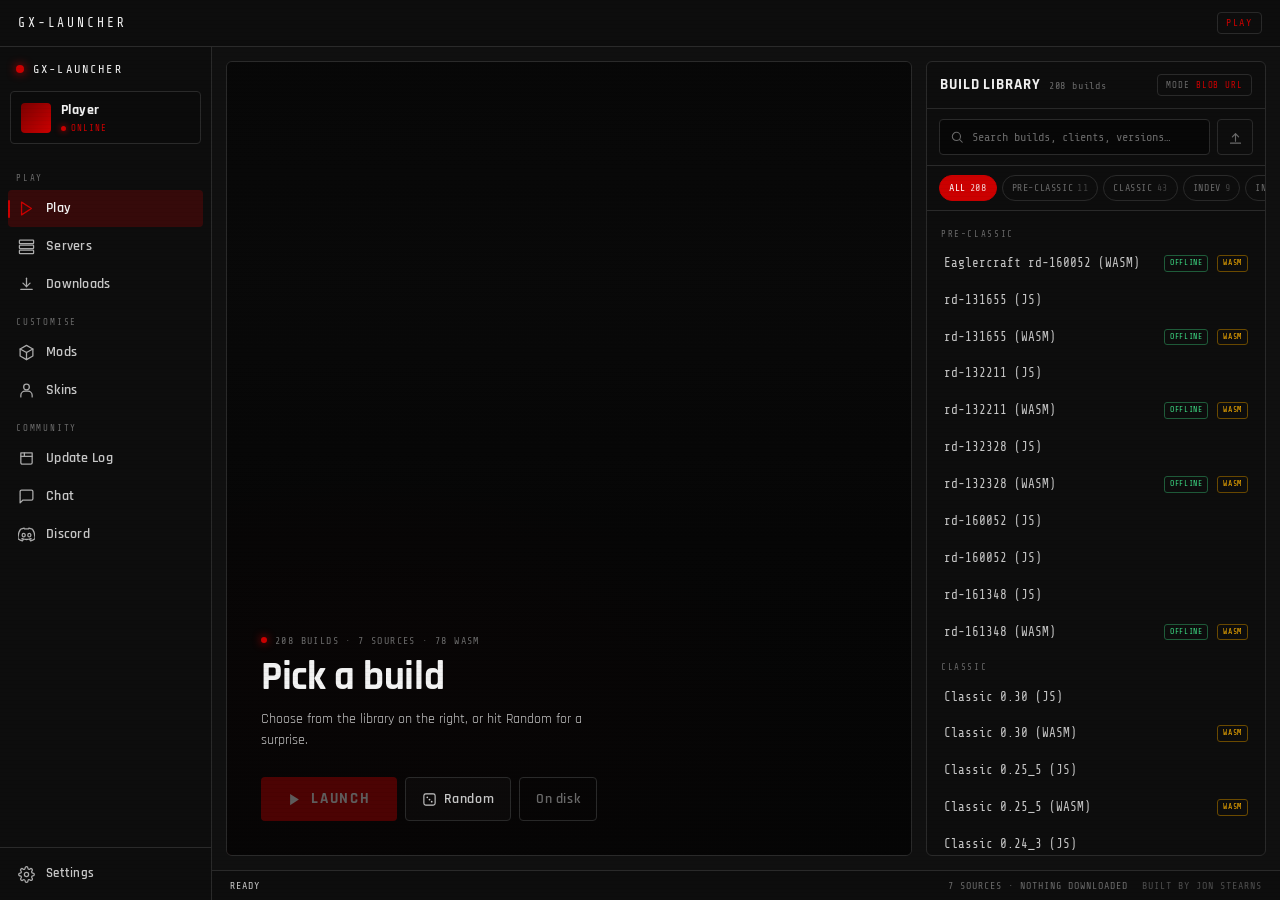
==== commit 177466fa: "Overhaul the layout: persistent shell, hero stage, real library panel Desktop used to be a thin laun" ====
--- a/index.html
+++ b/index.html
@@ -47,129 +47,129 @@
 <div class="launcher">
 
   <!-- TITLE BAR -->
-  <div class="title-bar has-topbar">
-    <span class="title-mark">Play</span>
-    <div class="title-logo">
-      <div class="title-dot"></div>
-      GX-LAUNCHER <span class="ver">v2.5</span>
+  <header class="titlebar">
+    <button class="nav-toggle" onclick="gxToggleNav()" aria-label="Menu"><span></span><span></span><span></span></button>
+    <div class="titlebar-title">GX-LAUNCHER</div>
+    <div class="titlebar-right">
+      <span class="titlebar-mark" id="gx-title-mark">play</span>
     </div>
-    <div class="title-controls">
-      <div class="wdot min"></div>
-      <div class="wdot max"></div>
-      <div class="wdot close"></div>
-    </div>
-  </div>
+  </header>
 
   <div class="content">
 
     <!-- SIDEBAR -->
-    <div class="sidebar">
+    <aside class="sidebar" id="gx-sidebar">
+      <div class="sidebar-head">
+        <div class="brand"><div class="brand-dot"></div><span class="brand-name">GX-LAUNCHER</span></div>
+        <button class="sidebar-close" onclick="gxToggleNav()" aria-label="Close menu">&times;</button>
+      </div>
       <div class="profile">
-        <div class="profile-label">Player</div>
-        <span class="profile-name" id="profile-name">Player</span>
-        <div class="profile-status"><div class="status-dot"></div>ONLINE</div>
-      </div>
-      <nav>
-        <div class="nav-section-label">Navigation</div>
-        <div class="nav-item" onclick="redirectToNews()">
-          <svg class="nav-svg" viewBox="0 0 24 24"><path d="M4 4h16v14a2 2 0 01-2 2H6a2 2 0 01-2-2V4z"/><line x1="4" y1="9" x2="20" y2="9"/><line x1="9" y1="4" x2="9" y2="9"/></svg>
-          Update Log
-        </div>
-        <div class="nav-item selected">
-          <svg class="nav-svg" viewBox="0 0 24 24"><polygon points="5 3 19 12 5 21 5 3"/></svg>
-          Play
-        </div>
-        <div class="nav-item" onclick="redirectToServers()">
-          <svg class="nav-svg" viewBox="0 0 24 24"><rect x="2" y="3" width="20" height="5" rx="1"/><rect x="2" y="10" width="20" height="5" rx="1"/><rect x="2" y="17" width="20" height="5" rx="1"/></svg>
-          Servers
-        </div>
-        <div class="nav-item" onclick="redirectToDownloads()">
-          <svg class="nav-svg" viewBox="0 0 24 24"><line x1="12" y1="3" x2="12" y2="15"/><polyline points="7 10 12 15 17 10"/><line x1="4" y1="19" x2="20" y2="19"/></svg>
-          Downloads
-        </div>
-        <div class="nav-item" onclick="redirectToMods()">
-          <svg class="nav-svg" viewBox="0 0 24 24"><path d="M12 2l9 5v10l-9 5-9-5V7z"/><polyline points="3 7 12 12 21 7"/><line x1="12" y1="12" x2="12" y2="22"/></svg>
-          Mods
-        </div>
-        <div class="nav-item" onclick="redirectToSkins()">
-          <svg class="nav-svg" viewBox="0 0 24 24"><circle cx="12" cy="7" r="4"/><path d="M4 21v-2a6 6 0 0 1 6-6h4a6 6 0 0 1 6 6v2"/></svg>
-          Skins
-        </div>
-        <div class="nav-item" onclick="redirectToChat()">
-          <svg class="nav-svg" viewBox="0 0 24 24"><path d="M21 15a2 2 0 01-2 2H7l-4 4V5a2 2 0 012-2h14a2 2 0 012 2z"/></svg>
-          Chat
-        </div>
-        <div class="nav-item" onclick="window.open('https://discord.gg/qQBamNZSwz', '_blank')">
-          <svg class="nav-svg" viewBox="0 0 24 24" fill="currentColor">
-            <path d="M20.317 4.37a19.79 19.79 0 0 0-4.885-1.515.074.074 0 0 0-.079.037c-.21.375-.444.864-.608 1.25a18.27 18.27 0 0 0-5.487 0 12.64 12.64 0 0 0-.617-1.25.077.077 0 0 0-.079-.037A19.736 19.736 0 0 0 3.677 4.37a.07.07 0 0 0-.032.027C.533 9.046-.32 13.58.099 18.057a.082.082 0 0 0 .031.057 19.9 19.9 0 0 0 5.993 3.03.078.078 0 0 0 .084-.028 14.09 14.09 0 0 0 1.226-1.994.076.076 0 0 0-.041-.106 13.107 13.107 0 0 1-1.872-.892.077.077 0 0 1-.008-.128 10.2 10.2 0 0 0 .372-.292.074.074 0 0 1 .077-.01c3.928 1.793 8.18 1.793 12.062 0a.074.074 0 0 1 .078.01c.12.098.246.198.373.292a.077.077 0 0 1-.006.128 12.299 12.299 0 0 1-1.873.892.076.076 0 0 0-.04.106c.36.698.772 1.362 1.225 1.994a.076.076 0 0 0 .084.028 19.839 19.839 0 0 0 6.002-3.03.077.077 0 0 0 .032-.057c.5-5.177-.838-9.674-3.549-13.66a.061.061 0 0 0-.031-.028zM8.02 15.33c-1.183 0-2.157-1.085-2.157-2.419 0-1.333.955-2.419 2.157-2.419 1.21 0 2.176 1.096 2.157 2.42 0 1.333-.955 2.418-2.157 2.418zm7.975 0c-1.183 0-2.157-1.085-2.157-2.419 0-1.333.955-2.419 2.157-2.419 1.21 0 2.176 1.096 2.157 2.42 0 1.333-.946 2.418-2.157 2.418z"/>
-          </svg>
-          Discord
-        </div>
-      </nav>
-      <div class="sidebar-bottom">
-        <div class="nav-item" onclick="redirectToSettings()">
-                  <svg class="nav-svg" viewBox="0 0 24 24"><circle cx="12" cy="12" r="3"/><path d="M19.4 15a1.65 1.65 0 00.33 1.82l.06.06a2 2 0 010 2.83 2 2 0 01-2.83 0l-.06-.06a1.65 1.65 0 00-1.82-.33 1.65 1.65 0 00-1 1.51V21a2 2 0 01-4 0v-.09A1.65 1.65 0 009 19.4a1.65 1.65 0 00-1.82.33l-.06.06a2 2 0 01-2.83-2.83l.06-.06A1.65 1.65 0 004.68 15a1.65 1.65 0 00-1.51-1H3a2 2 0 010-4h.09A1.65 1.65 0 004.6 9a1.65 1.65 0 00-.33-1.82l-.06-.06a2 2 0 012.83-2.83l.06.06A1.65 1.65 0 009 4.68a1.65 1.65 0 001-1.51V3a2 2 0 014 0v.09a1.65 1.65 0 001 1.51 1.65 1.65 0 001.82-.33l.06-.06a2 2 0 012.83 2.83l-.06.06A1.65 1.65 0 0019.4 9a1.65 1.65 0 001.51 1H21a2 2 0 010 4h-.09a1.65 1.65 0 00-1.51 1z"/></svg>
-          Launcher Settings
+        <div class="profile-avatar" aria-hidden="true"></div>
+        <div class="profile-text">
+          <span class="profile-name" id="profile-name">Player</span>
+          <span class="profile-status"><i class="status-dot"></i>ONLINE</span>
         </div>
       </div>
-    </div>
+      <nav class="nav">
+        <div class="nav-section-label">Play</div>
+        <a class="nav-item active" href="#" onclick="redirectToMain()"><svg class="nav-svg" viewBox="0 0 24 24"><polygon points="5 3 19 12 5 21 5 3"/></svg><span class="nav-label">Play</span></a>
+        <a class="nav-item" href="#" onclick="redirectToServers()"><svg class="nav-svg" viewBox="0 0 24 24"><rect x="2" y="3" width="20" height="5" rx="1"/><rect x="2" y="10" width="20" height="5" rx="1"/><rect x="2" y="17" width="20" height="5" rx="1"/></svg><span class="nav-label">Servers</span></a>
+        <a class="nav-item" href="#" onclick="redirectToDownloads()"><svg class="nav-svg" viewBox="0 0 24 24"><line x1="12" y1="3" x2="12" y2="15"/><polyline points="7 10 12 15 17 10"/><line x1="4" y1="19" x2="20" y2="19"/></svg><span class="nav-label">Downloads</span></a>
+        <div class="nav-section-label">Customise</div>
+        <a class="nav-item" href="#" onclick="redirectToMods()"><svg class="nav-svg" viewBox="0 0 24 24"><path d="M12 2l9 5v10l-9 5-9-5V7z"/><polyline points="3 7 12 12 21 7"/><line x1="12" y1="12" x2="12" y2="22"/></svg><span class="nav-label">Mods</span></a>
+        <a class="nav-item" href="#" onclick="redirectToSkins()"><svg class="nav-svg" viewBox="0 0 24 24"><circle cx="12" cy="7" r="4"/><path d="M4 21v-2a6 6 0 0 1 6-6h4a6 6 0 0 1 6 6v2"/></svg><span class="nav-label">Skins</span></a>
+        <div class="nav-section-label">Community</div>
+        <a class="nav-item" href="#" onclick="redirectToNews()"><svg class="nav-svg" viewBox="0 0 24 24"><path d="M4 4h16v14a2 2 0 01-2 2H6a2 2 0 01-2-2V4z"/><line x1="4" y1="9" x2="20" y2="9"/><line x1="9" y1="4" x2="9" y2="9"/></svg><span class="nav-label">Update Log</span></a>
+        <a class="nav-item" href="#" onclick="redirectToChat()"><svg class="nav-svg" viewBox="0 0 24 24"><path d="M21 15a2 2 0 01-2 2H7l-4 4V5a2 2 0 012-2h14a2 2 0 012 2z"/></svg><span class="nav-label">Chat</span></a>
+        <a class="nav-item" href="#" onclick="window.open('https://discord.gg/qQBamNZSwz', '_blank')"><svg class="nav-svg" viewBox="0 0 24 24" fill="currentColor"><path d="M20.317 4.37a19.79 19.79 0 0 0-4.885-1.515.074.074 0 0 0-.079.037c-.21.375-.444.864-.608 1.25a18.27 18.27 0 0 0-5.487 0 12.64 12.64 0 0 0-.617-1.25.077.077 0 0 0-.079-.037A19.736 19.736 0 0 0 3.677 4.37a.07.07 0 0 0-.032.027C.533 9.046-.32 13.58.099 18.057a.082.082 0 0 0 .031.057 19.9 19.9 0 0 0 5.993 3.03.078.078 0 0 0 .084-.028 14.09 14.09 0 0 0 1.226-1.994.076.076 0 0 0-.041-.106 13.107 13.107 0 0 1-1.872-.892.077.077 0 0 1-.008-.128 10.2 10.2 0 0 0 .372-.292.074.074 0 0 1 .077-.01c3.928 1.793 8.18 1.793 12.062 0a.074.074 0 0 1 .078.01c.12.098.246.198.373.292a.077.077 0 0 1-.006.128 12.299 12.299 0 0 1-1.873.892.076.076 0 0 0-.04.106c.36.698.772 1.362 1.225 1.994a.076.076 0 0 0 .084.028 19.839 19.839 0 0 0 6.002-3.03.077.077 0 0 0 .032-.057c.5-5.177-.838-9.674-3.549-13.66a.061.061 0 0 0-.031-.028zM8.02 15.33c-1.183 0-2.157-1.085-2.157-2.419 0-1.333.955-2.419 2.157-2.419 1.21 0 2.176 1.096 2.157 2.42 0 1.333-.955 2.418-2.157 2.418zm7.975 0c-1.183 0-2.157-1.085-2.157-2.419 0-1.333.955-2.419 2.157-2.419 1.21 0 2.176 1.096 2.157 2.42 0 1.333-.946 2.418-2.157 2.418z"</svg><span class="nav-label">Discord</span></a>
+      </nav>
+      <div class="sidebar-foot">
+        <a class="nav-item" href="#" onclick="redirectToSettings()"><svg class="nav-svg" viewBox="0 0 24 24"><circle cx="12" cy="12" r="3"/><path d="M19.4 15a1.65 1.65 0 00.33 1.82l.06.06a2 2 0 010 2.83 2 2 0 01-2.83 0l-.06-.06a1.65 1.65 0 00-1.82-.33 1.65 1.65 0 00-1 1.51V21a2 2 0 01-4 0v-.09A1.65 1.65 0 009 19.4a1.65 1.65 0 00-1.82.33l-.06.06a2 2 0 01-2.83-2.83l.06-.06A1.65 1.65 0 004.68 15a1.65 1.65 0 00-1.51-1H3a2 2 0 010-4h.09A1.65 1.65 0 004.6 9a1.65 1.65 0 00-.33-1.82l-.06-.06a2 2 0 012.83-2.83l.06.06A1.65 1.65 0 009 4.68a1.65 1.65 0 001-1.51V3a2 2 0 014 0v.09a1.65 1.65 0 001 1.51 1.65 1.65 0 001.82-.33l.06-.06a2 2 0 012.83 2.83l-.06.06A1.65 1.65 0 0019.4 9a1.65 1.65 0 001.51 1H21a2 2 0 010 4h-.09a1.65 1.65 0 00-1.51 1z"/></svg><span class="nav-label">Settings</span></a>
+      </div>
+    </aside>
 
     <!-- MAIN PANEL -->
-    <div class="main-panel">
-      <div class="top-bar">
-        <div class="game-title">GX-LAUNCHER <span>// PLAY</span></div>
-        <div class="breadcrumb">HOME / PLAY</div>
+    <main class="main-panel">
+
+      <div class="play-workspace">
+
+        <!-- ===================== FEATURED / SELECTED BUILD ===================== -->
+        <section class="stage">
+          <div class="stage-art">
+            <img src="resources/clientphoto.png" alt="" class="stage-image" onerror="this.style.display='none'">
+            <div class="stage-scrim"></div>
+          </div>
+
+          <div class="stage-body">
+            <div class="stage-eyebrow">
+              <span class="dot-live"></span>
+              <span id="play-catalog-line">loading builds…</span>
+            </div>
+
+            <h1 class="stage-title" id="stage-title">Pick a build</h1>
+            <p class="stage-sub" id="stage-sub">Choose from the library on the right, or hit Random for a surprise.</p>
+
+            <div class="stage-tags" id="stage-tags"></div>
+
+            <div class="stage-actions">
+              <button class="play-button" id="play-btn" onclick="playGame()" disabled>
+                <svg viewBox="0 0 24 24" aria-hidden="true"><polygon points="5 3 19 12 5 21 5 3"/></svg>
+                <span>LAUNCH</span>
+              </button>
+              <button class="btn-secondary" id="random-btn" onclick="launchRandomBuild()">
+                <svg viewBox="0 0 24 24" aria-hidden="true"><rect x="3" y="3" width="18" height="18" rx="3"/><circle cx="8.5" cy="8.5" r="1.4" fill="currentColor" stroke="none"/><circle cx="15.5" cy="15.5" r="1.4" fill="currentColor" stroke="none"/><circle cx="12" cy="12" r="1.4" fill="currentColor" stroke="none"/></svg>
+                <span>Random</span>
+              </button>
+              <button class="btn-ghost" id="disk-btn" onclick="showDownloadedForSelected()" title="Manage downloaded builds">
+                <span id="disk-label">On disk</span>
+              </button>
+            </div>
+          </div>
+        </section>
+
+        <!-- ===================== LIBRARY ===================== -->
+        <section class="library" id="library">
+          <div class="library-head">
+            <div class="library-title">
+              <h2>Build Library</h2>
+              <span class="library-count" id="library-count">—</span>
+            </div>
+            <button class="mode-badge" id="mode-badge" onclick="redirectToSettings()" title="Change launch mode">
+              <span class="mode-badge-key">MODE</span>
+              <span class="mode-badge-val" id="mode-badge-text">BLOB</span>
+            </button>
+          </div>
+
+          <div class="library-filter">
+            <div class="search-box">
+              <svg viewBox="0 0 24 24" aria-hidden="true"><circle cx="11" cy="11" r="7"/><line x1="16.5" y1="16.5" x2="21" y2="21"/></svg>
+              <input type="text" id="version-search" placeholder="Search builds, clients, versions…"
+                     oninput="filterVersionDropdown(this)" autocomplete="off" spellcheck="false">
+            </div>
+            <button class="upload-btn" onclick="pickCustomHtml()" title="Launch a local HTML file">
+              <svg viewBox="0 0 24 24" aria-hidden="true"><line x1="12" y1="18" x2="12" y2="6"/><polyline points="7 11 12 6 17 11"/><line x1="4" y1="21" x2="20" y2="21"/></svg>
+            </button>
+            <input type="file" id="custom-html-input" accept=".html,.htm,text/html" style="display:none" onchange="onCustomHtml(this)">
+          </div>
+
+          <div class="library-chips" id="gx-chiprow"></div>
+          <div class="library-list" id="gx-dropdown-list" role="listbox" aria-label="Builds"></div>
+        </section>
+
       </div>
 
-      <div class="main-content">
-        <img src="resources/clientphoto.png" alt="" class="hero-image" onerror="this.style.display='none'">
-        <div class="hero-overlay"></div>
-        <div class="play-info">
-          <div class="play-catalog-line" id="play-catalog-line"></div>
-          <div class="play-picked" id="play-picked">No build selected.</div>
-        </div>
-      </div>
-
-      <!-- LAUNCH BAR -->
-      <div class="launch-bar">
-
-        <!-- Version dropdown -->
-        <div class="version-wrapper">
-          <div class="version-select" id="version-select" onclick="toggleVersionDropdown()">
-            <span id="version-label">Select a build</span>
-            <span class="chevron">▼</span>
-          </div>
-          <div class="version-dropdown" id="version-dropdown">
-            <div class="version-search-wrap">
-              <input type="text" class="version-search-input" id="version-search" placeholder="Search builds, clients, versions..." oninput="filterVersionDropdown(this)" onclick="event.stopPropagation()">
-            </div>
-            <div class="upload-option" onclick="pickCustomHtml()">
-              <span class="up-ico">&#8679;</span><span>Upload your own HTML...</span>
-            </div>
-            <input type="file" id="custom-html-input" accept=".html,.htm,text/html" style="display:none" onchange="onCustomHtml(this)" onclick="event.stopPropagation()">
-            <div id="gx-dropdown-list"></div>
-          </div>
-        </div>
-
-        <!-- Random pick -->
-        <button class="ghost-btn" id="random-btn" onclick="launchRandomBuild()" title="Pick a random build and launch it">RANDOM</button>
-
-        <!-- Mode badge (click to go to settings) -->
-        <div class="launch-mode-badge" onclick="redirectToSettings()" title="Change in Settings">
-          MODE: <span id="mode-badge-text">REGULAR</span>
-        </div>
-
-        <button class="play-button" id="play-btn" onclick="playGame()" disabled>LAUNCH</button>
-      </div>
-
-      <div class="bottom-bar">
-        <div class="status-line" id="status-line">READY</div>
-        <div class="credit">Built by Jon Stearns</div>
-      </div>
-    </div>
+      <footer class="statusbar">
+        <span class="status-line" id="status-line">READY</span>
+        <span class="status-meta" id="status-meta"></span>
+        <span class="credit">Built by Jon Stearns</span>
+      </footer>
+    </main>
 
   </div>
 </div>
+
+<!-- mobile nav scrim -->
+<div class="nav-scrim" id="nav-scrim" onclick="gxToggleNav()"></div>
 
 <!-- Loading overlay -->
 <div class="loading-overlay" id="loading-overlay">
--- a/styles.css
+++ b/styles.css
@@ -1,12 +1,25 @@
 @import url('https://fonts.googleapis.com/css2?family=Share+Tech+Mono&family=Rajdhani:wght@500;600;700&display=swap');
 
 /* ============================================================
-   GX-LAUNCHER 2.0 — SHARED STYLESHEET
+   GX-LAUNCHER 3.0 — LAYOUT
+
+   Structure
+     .launcher      viewport-sized shell
+       .titlebar    slim top bar: menu toggle, name, page
+       .content     flex row
+         .sidebar   fixed rail (drawer under 1000px)
+         .main-panel
+           .play-workspace  stage + library (single column under 900px)
+           .statusbar       bottom status strip
+
+   Token-driven: every colour comes from a --var so the nine themes in
+   settings keep working without touching a single rule here.
    ============================================================ */
 
-/* ===== THEME VARIABLES ===== */
+/* ===== TOKENS ===== */
 :root {
   --ui-scale:    1;
+
   --accent:      #cc0000;
   --accent-hi:   #ff2222;
   --accent-dim:  #7a0000;
@@ -15,19 +28,33 @@
   --bg2:         #0b0b0b;
   --bg3:         #101010;
   --panel:       #0d0d0d;
-  --border:      #2a2a2a;
+  --border:      #242424;
   --border2:     #8a0000;
-  --scroll:      #404040;
+  --scroll:      #3a3a3a;
   --line2:       #404040;
-  --text:        #cccccc;
-  --text-dim:    #555555;
-  --text-bright: #eeeeee;
-  --hover:       rgba(255,255,255,0.035);
-  --mono:        'Share Tech Mono', monospace;
-  --sans:        'Rajdhani', 'Segoe UI', sans-serif;
-}
-
-/* Theme overrides — applied by applyTheme() in script.js */
+  --text:        #c8c8c8;
+  --text-dim:    #6a6a6a;
+  --text-bright: #f2f2f2;
+  --hover:       rgba(255,255,255,0.04);
+
+  --mono:        'Share Tech Mono', ui-monospace, monospace;
+  --sans:        'Rajdhani', 'Segoe UI', system-ui, sans-serif;
+
+  /* layout rhythm */
+  --rail-w:      212px;
+  --titlebar-h:  46px;
+  --statusbar-h: 30px;
+  --radius:      4px;
+  --gap:         14px;
+  --pad:         18px;
+
+  /* elevation */
+  --shadow-sm:   0 1px 2px rgba(0,0,0,.4);
+  --shadow-md:   0 8px 24px rgba(0,0,0,.45);
+  --shadow-lg:   0 18px 48px rgba(0,0,0,.55);
+}
+
+/* ---- theme overrides (kept from the 2.x set) ---- */
 [data-theme="green"] {
   --accent:      #00cc44;
   --accent-hi:   #00ff55;
@@ -75,7 +102,6 @@
   --bg3:         #181200;
   --panel:       #130f00;
 }
-
 [data-theme="blue"] {
   --accent:      #3d8bff;
   --accent-hi:   #6aa8ff;
@@ -105,7 +131,6 @@
   --text-dim:    #2f6b44;
   --text-bright: #d6ffe3;
 }
-
 [data-theme="light"] {
   --accent:      #cc0000;
   --accent-hi:   #e01010;
@@ -127,41 +152,47 @@
 
 /* ===== RESET ===== */
 *, *::before, *::after { margin: 0; padding: 0; box-sizing: border-box; }
-
-/* ===== BODY ===== */
-html {
-  height: 100%;
-}
-
+html { height: 100%; -webkit-text-size-adjust: 100%; }
 body {
-  margin: 0;
-  padding: 0;
   width: 100%;
   height: 100%;
   overflow: hidden;
   background: var(--bg);
   color: var(--text);
   font-family: var(--sans);
+  font-size: 15px;
+  line-height: 1.35;
   display: flex;
   flex-direction: column;
-}
-
-/* scanline overlay */
+  -webkit-font-smoothing: antialiased;
+}
+button, input, select { font: inherit; color: inherit; }
+button { background: none; border: none; cursor: pointer; }
+svg { stroke: currentColor; fill: none; stroke-width: 1.8; stroke-linecap: round; stroke-linejoin: round; }
+a { color: inherit; text-decoration: none; }
+::selection { background: var(--accent); color: #fff; }
+
+/* scanline texture, opt-out via reduce-motion */
 body::before {
   content: '';
   position: fixed;
   inset: 0;
-  background: repeating-linear-gradient(
-    0deg, transparent, transparent 3px,
-    rgba(0,0,0,0.055) 3px, rgba(0,0,0,0.055) 4px
-  );
   pointer-events: none;
   z-index: 9000;
-}
-
-/* ===== LAUNCHER SHELL ===== */
+  opacity: .5;
+  background: repeating-linear-gradient(0deg, transparent, transparent 3px, rgba(0,0,0,.06) 3px, rgba(0,0,0,.06) 4px);
+}
+
+/* ===== SCROLLBARS ===== */
+* { scrollbar-width: thin; scrollbar-color: var(--scroll) transparent; }
+*::-webkit-scrollbar { width: 8px; height: 8px; }
+*::-webkit-scrollbar-track { background: transparent; }
+*::-webkit-scrollbar-thumb { background: var(--scroll); border-radius: 4px; border: 2px solid transparent; background-clip: padding-box; }
+*::-webkit-scrollbar-thumb:hover { background: var(--text-dim); background-clip: padding-box; }
+
+/* ===== SHELL ===== */
 .launcher {
-  flex: 0 0 auto;          /* explicit size below, so zoom can be compensated */
+  flex: 0 0 auto;
   width: 100%;
   height: 100%;
   min-height: 0;
@@ -171,10 +202,7 @@
   position: relative;
   overflow: hidden;
 }
-
-/* `zoom` multiplies the resolved size of the element, so a launcher sized
-   100% × 100% becomes 125% × 125% and the bottom bar falls off the screen.
-   Dividing by the scale first keeps it exactly viewport-sized. */
+/* zoom scales the resolved box, so divide first to stay viewport-sized */
 @supports (zoom: 1) {
   .launcher {
     zoom: var(--ui-scale);
@@ -183,179 +211,198 @@
   }
 }
 
-/* ===== TITLE BAR ===== */
-.title-bar {
+/* ===== TITLEBAR ===== */
+.titlebar {
+  height: var(--titlebar-h);
+  flex-shrink: 0;
+  display: flex;
+  align-items: center;
+  gap: 12px;
+  padding: 0 var(--pad);
   background: var(--panel);
   border-bottom: 1px solid var(--border);
-  padding: 0 18px;
-  height: 36px;
-  display: flex;
-  align-items: center;
-  justify-content: space-between;
-  flex-shrink: 0;
-  position: relative;
-}
-.title-bar::after {
-  content: '';
-  position: absolute;
-  bottom: 0; left: 0; right: 0;
-  height: 1px;
-  background: linear-gradient(90deg, transparent 0%, var(--accent) 50%, transparent 100%);
-  opacity: 0.35;
-}
-.title-logo {
-  font-family: var(--mono);
-  font-size: 12px;
+  padding-top: env(safe-area-inset-top);
+  box-sizing: content-box;
+}
+.titlebar-title {
+  font-family: var(--mono);
+  font-size: 13px;
+  letter-spacing: .22em;
+  text-transform: uppercase;
+  color: var(--text-bright);
+}
+.titlebar-right { margin-left: auto; display: flex; align-items: center; gap: 10px; }
+.titlebar-mark {
+  font-family: var(--mono);
+  font-size: 10px;
+  letter-spacing: .18em;
+  text-transform: uppercase;
   color: var(--accent);
-  letter-spacing: 0.18em;
-  text-transform: uppercase;
-  display: flex;
-  align-items: center;
-  gap: 10px;
-}
-.title-logo .ver {
-  color: var(--text-dim);
-  font-size: 10px;
-  letter-spacing: 0.1em;
-}
-.title-dot {
-  width: 6px;
-  height: 6px;
-  background: var(--accent);
-  border-radius: 50%;
-  box-shadow: 0 0 6px var(--accent);
-  animation: gx-pulse 2s ease-in-out infinite;
-}
-@keyframes gx-pulse {
-  0%, 100% { opacity: 1; }
-  50%       { opacity: 0.25; }
-}
-
+  border: 1px solid var(--border);
+  padding: 3px 8px;
+  border-radius: var(--radius);
+}
+.nav-toggle {
+  display: none;
+  width: 34px; height: 34px;
+  flex-direction: column;
+  justify-content: center;
+  gap: 4px;
+  padding: 0 7px;
+  border: 1px solid var(--border);
+  border-radius: var(--radius);
+}
+.nav-toggle span { display: block; height: 1.5px; background: var(--text); border-radius: 1px; }
+.nav-toggle:hover { border-color: var(--accent); }
+.nav-toggle:hover span { background: var(--accent); }
 
 /* ===== CONTENT ROW ===== */
 .content {
-  display: flex;
   flex: 1;
   min-height: 0;
+  display: flex;
   overflow: hidden;
 }
 
 /* ===== SIDEBAR ===== */
 .sidebar {
-  width: 185px;
+  width: var(--rail-w);
   flex-shrink: 0;
+  display: flex;
+  flex-direction: column;
+  gap: 2px;
   background: var(--panel);
   border-right: 1px solid var(--border);
-  display: flex;
-  flex-direction: column;
-}
+  overflow: hidden;
+}
+.sidebar-head {
+  display: flex;
+  align-items: center;
+  gap: 9px;
+  padding: 14px 16px 12px;
+}
+.brand { display: flex; align-items: center; gap: 9px; min-width: 0; }
+.brand-dot {
+  width: 8px; height: 8px;
+  border-radius: 50%;
+  background: var(--accent);
+  box-shadow: 0 0 10px var(--accent);
+  flex-shrink: 0;
+}
+.brand-name {
+  font-family: var(--mono);
+  font-size: 12px;
+  letter-spacing: .18em;
+  color: var(--text-bright);
+  white-space: nowrap;
+}
+.sidebar-close { display: none; margin-left: auto; font-size: 22px; line-height: 1; color: var(--text-dim); }
+
 .profile {
-  padding: 16px 14px 13px;
-  border-bottom: 1px solid var(--border);
-}
-.profile-label {
-  font-family: var(--mono);
-  font-size: 9px;
-  color: var(--text-dim);
-  text-transform: uppercase;
-  letter-spacing: 0.22em;
-  margin-bottom: 5px;
-}
+  display: flex;
+  align-items: center;
+  gap: 10px;
+  margin: 0 10px 10px;
+  padding: 9px 10px;
+  background: var(--bg2);
+  border: 1px solid var(--border);
+  border-radius: var(--radius);
+}
+.profile-avatar {
+  width: 30px; height: 30px;
+  flex-shrink: 0;
+  border-radius: var(--radius);
+  background:
+    linear-gradient(135deg, var(--accent-dim), var(--accent)),
+    var(--bg3);
+  image-rendering: pixelated;
+}
+.profile-text { min-width: 0; display: flex; flex-direction: column; gap: 2px; }
 .profile-name {
-  font-size: 15px;
+  font-size: 14px;
   font-weight: 700;
   color: var(--text-bright);
-  letter-spacing: 0.04em;
-  display: block;
+  letter-spacing: .03em;
   white-space: nowrap;
   overflow: hidden;
   text-overflow: ellipsis;
 }
 .profile-status {
   font-family: var(--mono);
-  font-size: 10px;
+  font-size: 9px;
+  letter-spacing: .12em;
   color: var(--accent);
   display: flex;
   align-items: center;
   gap: 5px;
-  margin-top: 5px;
 }
 .status-dot {
-  width: 5px;
-  height: 5px;
+  width: 5px; height: 5px;
+  border-radius: 50%;
   background: var(--accent);
-  border-radius: 50%;
-  box-shadow: 0 0 5px var(--accent);
-  animation: gx-pulse 2s ease-in-out infinite;
-}
-
-/* Nav */
-nav { flex: 1; min-height: 0; padding: 6px 0; overflow-y: auto; }
-nav::-webkit-scrollbar { width: 3px; }
-nav::-webkit-scrollbar-thumb { background: var(--scroll); }
-
+  box-shadow: 0 0 6px var(--accent);
+  display: inline-block;
+}
+
+.nav {
+  flex: 1;
+  min-height: 0;
+  overflow-y: auto;
+  padding: 4px 8px 8px;
+  display: flex;
+  flex-direction: column;
+  gap: 1px;
+}
 .nav-section-label {
   font-family: var(--mono);
   font-size: 9px;
-  color: var(--text-dim);
-  text-transform: uppercase;
-  letter-spacing: 0.22em;
-  padding: 10px 15px 4px;
-}
-
+  letter-spacing: .2em;
+  text-transform: uppercase;
+  color: var(--text-dim);
+  padding: 12px 8px 5px;
+}
 .nav-item {
+  position: relative;
   display: flex;
   align-items: center;
   gap: 11px;
-  padding: 10px 15px;
-  cursor: pointer;
-  transition: background 0.13s, color 0.13s;
-  border-left: 2px solid transparent;
-  font-size: 12px;
+  padding: 9px 10px;
+  border-radius: var(--radius);
+  font-size: 14px;
   font-weight: 600;
-  letter-spacing: 0.06em;
-  color: var(--text-dim);
-  text-transform: uppercase;
-  user-select: none;
-}
-.nav-item:hover {
-  background: var(--hover);
+  letter-spacing: .02em;
   color: var(--text);
-}
-.nav-item.selected {
-  background: var(--accent-glow);
-  border-left-color: var(--accent);
-  color: var(--text-bright);
-}
-.nav-icon {
-  width: 17px;
-  height: 17px;
+  transition: background .12s, color .12s;
+}
+.nav-item:hover { background: var(--hover); color: var(--text-bright); }
+.nav-item.active { background: var(--accent-glow); color: var(--text-bright); }
+.nav-item.active::before {
+  content: '';
+  position: absolute;
+  left: 0; top: 50%;
+  transform: translateY(-50%);
+  width: 2px; height: 18px;
+  background: var(--accent);
+  border-radius: 2px;
+}
+.nav-svg { width: 17px; height: 17px; flex-shrink: 0; opacity: .85; }
+.nav-item.active .nav-svg { opacity: 1; color: var(--accent); }
+.nav-label { white-space: nowrap; overflow: hidden; text-overflow: ellipsis; }
+
+.sidebar-foot {
   flex-shrink: 0;
-  opacity: 0.45;
-  transition: opacity 0.13s;
-}
-.nav-item:hover .nav-icon,
-.nav-item.selected .nav-icon { opacity: 1; }
-
-.nav-svg {
-  width: 15px;
-  height: 15px;
-  flex-shrink: 0;
-  fill: none;
-  stroke: currentColor;
-  stroke-width: 1.6;
-  stroke-linecap: round;
-  stroke-linejoin: round;
-  opacity: 0.5;
-  transition: opacity 0.13s;
-}
-.nav-item:hover .nav-svg,
-.nav-item.selected .nav-svg { opacity: 1; }
-
-.sidebar-bottom {
-  flex-shrink: 0;
+  padding: 8px;
   border-top: 1px solid var(--border);
-  padding: 6px 0;
+}
+.sidebar-foot .nav-item { font-size: 13px; }
+
+.nav-scrim {
+  display: none;
+  position: fixed;
+  inset: 0;
+  z-index: 70;
+  background: rgba(0,0,0,.6);
+  backdrop-filter: blur(2px);
 }
 
 /* ===== MAIN PANEL ===== */
@@ -366,297 +413,470 @@
   display: flex;
   flex-direction: column;
   background: var(--bg3);
+}
+
+/* ===== PLAY WORKSPACE ===== */
+.play-workspace {
+  flex: 1;
+  min-height: 0;
+  display: grid;
+  grid-template-columns: minmax(0, 1fr) 340px;
+  gap: var(--gap);
+  padding: var(--gap);
   overflow: hidden;
 }
 
-/* TOP BAR */
-.top-bar {
+/* ---- stage ---- */
+.stage {
+  position: relative;
+  min-width: 0;
+  display: flex;
+  flex-direction: column;
+  justify-content: flex-end;
+  border: 1px solid var(--border);
+  border-radius: 6px;
+  overflow: hidden;
+  background: #0a0a0a;
+  isolation: isolate;
+}
+.stage-art { position: absolute; inset: 0; z-index: -1; }
+.stage-image {
+  width: 100%; height: 100%;
+  object-fit: cover;
+  object-position: center;
+  opacity: .55;
+  display: block;
+}
+.stage-scrim {
+  position: absolute; inset: 0;
+  background:
+    linear-gradient(to top, rgba(5,5,5,.97) 0%, rgba(5,5,5,.82) 38%, rgba(5,5,5,.25) 72%, rgba(5,5,5,.55) 100%),
+    radial-gradient(120% 80% at 20% 100%, var(--accent-glow), transparent 60%);
+}
+.stage-body {
+  padding: clamp(18px, 3vw, 34px);
+  display: flex;
+  flex-direction: column;
+  gap: 10px;
+  max-width: 640px;
+}
+.stage-eyebrow {
+  display: flex;
+  align-items: center;
+  gap: 8px;
+  font-family: var(--mono);
+  font-size: 10px;
+  letter-spacing: .14em;
+  text-transform: uppercase;
+  color: var(--text-dim);
+}
+.dot-live {
+  width: 6px; height: 6px;
+  border-radius: 50%;
+  background: var(--accent);
+  box-shadow: 0 0 8px var(--accent);
+  animation: gx-pulse 2.4s ease-in-out infinite;
+  flex-shrink: 0;
+}
+@keyframes gx-pulse { 0%,100% { opacity: 1 } 50% { opacity: .35 } }
+
+.stage-title {
+  font-size: clamp(24px, 3.4vw, 40px);
+  line-height: 1.05;
+  font-weight: 700;
+  letter-spacing: -.01em;
+  color: var(--text-bright);
+  text-wrap: balance;
+}
+.stage-sub {
+  font-size: 14px;
+  color: var(--text);
+  max-width: 46ch;
+  line-height: 1.5;
+}
+.stage-tags { display: flex; flex-wrap: wrap; gap: 6px; min-height: 0; }
+
+.stage-actions {
+  display: flex;
+  flex-wrap: wrap;
+  align-items: center;
+  gap: 8px;
+  margin-top: 6px;
+}
+.play-button {
+  display: inline-flex;
+  align-items: center;
+  gap: 9px;
+  height: 44px;
+  padding: 0 26px;
+  background: var(--accent);
+  color: #fff;
+  font-family: var(--sans);
+  font-size: 15px;
+  font-weight: 700;
+  letter-spacing: .12em;
+  text-transform: uppercase;
+  border-radius: var(--radius);
+  box-shadow: 0 6px 20px var(--accent-glow);
+  transition: background .14s, transform .14s, box-shadow .14s, opacity .14s;
+}
+.play-button svg { width: 15px; height: 15px; fill: currentColor; stroke: none; }
+.play-button:hover:not(:disabled) { background: var(--accent-hi); transform: translateY(-1px); box-shadow: 0 10px 26px var(--accent-glow); }
+.play-button:active:not(:disabled) { transform: translateY(0); }
+.play-button:disabled { opacity: .35; cursor: not-allowed; box-shadow: none; }
+
+.btn-secondary, .btn-ghost {
+  display: inline-flex;
+  align-items: center;
+  gap: 7px;
+  height: 44px;
+  padding: 0 16px;
+  border: 1px solid var(--border);
+  border-radius: var(--radius);
+  background: rgba(255,255,255,.02);
+  color: var(--text);
+  font-family: var(--sans);
+  font-size: 14px;
+  font-weight: 600;
+  letter-spacing: .04em;
+  transition: border-color .14s, color .14s, background .14s;
+}
+.btn-secondary svg, .btn-ghost svg { width: 15px; height: 15px; }
+.btn-secondary:hover, .btn-ghost:hover { border-color: var(--accent); color: var(--text-bright); background: var(--accent-glow); }
+.btn-ghost { background: transparent; color: var(--text-dim); }
+
+/* ---- library ---- */
+.library {
+  display: flex;
+  flex-direction: column;
+  min-height: 0;
+  border: 1px solid var(--border);
+  border-radius: 6px;
+  background: var(--panel);
+  overflow: hidden;
+}
+.library-head {
+  display: flex;
+  align-items: center;
+  justify-content: space-between;
+  gap: 10px;
+  padding: 12px 13px;
+  border-bottom: 1px solid var(--border);
+}
+.library-title { display: flex; align-items: baseline; gap: 8px; min-width: 0; }
+.library-title h2 {
+  font-size: 15px;
+  font-weight: 700;
+  letter-spacing: .06em;
+  text-transform: uppercase;
+  color: var(--text-bright);
+}
+.library-count {
+  font-family: var(--mono);
+  font-size: 10px;
+  color: var(--text-dim);
+  letter-spacing: .08em;
+}
+.mode-badge {
+  display: inline-flex;
+  align-items: center;
+  gap: 6px;
+  padding: 4px 8px;
+  border: 1px solid var(--border);
+  border-radius: var(--radius);
+  font-family: var(--mono);
+  font-size: 9px;
+  letter-spacing: .1em;
+  color: var(--text-dim);
+  white-space: nowrap;
+}
+.mode-badge:hover { border-color: var(--accent); }
+.mode-badge-val { color: var(--accent); }
+
+.library-filter {
+  display: flex;
+  gap: 7px;
+  padding: 10px 12px;
+  border-bottom: 1px solid var(--border);
+}
+.search-box {
+  flex: 1;
+  min-width: 0;
+  display: flex;
+  align-items: center;
+  gap: 8px;
+  padding: 0 10px;
+  height: 36px;
+  background: var(--bg);
+  border: 1px solid var(--border);
+  border-radius: var(--radius);
+  transition: border-color .14s;
+}
+.search-box:focus-within { border-color: var(--accent); }
+.search-box svg { width: 14px; height: 14px; color: var(--text-dim); flex-shrink: 0; }
+.search-box input {
+  flex: 1;
+  min-width: 0;
+  background: none;
+  border: none;
+  outline: none;
+  font-family: var(--mono);
+  font-size: 12px;
+  color: var(--text-bright);
+}
+.search-box input::placeholder { color: var(--text-dim); }
+.upload-btn {
+  width: 36px; height: 36px;
+  flex-shrink: 0;
+  display: grid;
+  place-items: center;
+  border: 1px solid var(--border);
+  border-radius: var(--radius);
+  color: var(--text-dim);
+}
+.upload-btn svg { width: 15px; height: 15px; }
+.upload-btn:hover { border-color: var(--accent); color: var(--accent); }
+
+.library-chips {
+  display: flex;
+  gap: 5px;
+  padding: 9px 12px;
+  overflow-x: auto;
+  border-bottom: 1px solid var(--border);
+  scrollbar-width: none;
+}
+.library-chips::-webkit-scrollbar { display: none; }
+.gx-chip {
+  flex: 0 0 auto;
+  font-family: var(--mono);
+  font-size: 10px;
+  letter-spacing: .06em;
+  text-transform: uppercase;
+  padding: 5px 9px;
+  border: 1px solid var(--border);
+  border-radius: 20px;
+  color: var(--text-dim);
+  white-space: nowrap;
+  transition: color .12s, border-color .12s, background .12s;
+}
+.gx-chip b { font-weight: 400; opacity: .55; margin-left: 4px; }
+.gx-chip:hover { color: var(--text); border-color: var(--text-dim); }
+.gx-chip.on { color: #fff; background: var(--accent); border-color: var(--accent); }
+.gx-chip.on b { opacity: .8; color: #fff; }
+
+.library-list {
+  flex: 1;
+  min-height: 0;
+  overflow-y: auto;
+  padding: 6px;
+  overscroll-behavior: contain;
+}
+.version-group-label {
+  position: sticky;
+  top: -6px;
+  z-index: 1;
+  font-family: var(--mono);
+  font-size: 9px;
+  letter-spacing: .18em;
+  text-transform: uppercase;
+  color: var(--text-dim);
+  background: var(--panel);
+  padding: 9px 8px 5px;
+  margin-top: 2px;
+}
+.gx-tag {
+  font-family: var(--mono);
+  font-size: 8px;
+  letter-spacing: .08em;
+  padding: 2px 5px;
+  border: 1px solid var(--border);
+  border-radius: 3px;
+  color: var(--text-dim);
+  flex: 0 0 auto;
+}
+.gx-tag.wasm { color: #ffb300; border-color: #6b4a00; }
+.gx-tag.local { color: #3ddc84; border-color: #1f5c3a; }
+.gx-empty {
+  padding: 30px 16px;
+  text-align: center;
+  font-family: var(--mono);
+  font-size: 11px;
+  line-height: 1.9;
+  color: var(--text-dim);
+}
+
+/* build rows */
+.version-option {
+  display: flex;
+  align-items: center;
+  gap: 9px;
+  padding: 9px 10px;
+  border-radius: var(--radius);
+  font-family: var(--mono);
+  font-size: 12.5px;
+  color: var(--text);
+  cursor: pointer;
+  border: 1px solid transparent;
+  transition: background .1s, border-color .1s, color .1s;
+}
+.version-option > span:first-of-type {
+  flex: 1;
+  min-width: 0;
+  overflow: hidden;
+  text-overflow: ellipsis;
+  white-space: nowrap;
+}
+.version-option img { width: 16px; height: 16px; image-rendering: pixelated; flex-shrink: 0; }
+.version-option:hover { background: var(--hover); color: var(--text-bright); }
+.version-option.active-ver {
+  background: var(--accent-glow);
+  border-color: var(--accent);
+  color: var(--text-bright);
+}
+
+/* ===== STATUS BAR ===== */
+.statusbar {
+  height: var(--statusbar-h);
+  flex-shrink: 0;
+  display: flex;
+  align-items: center;
+  gap: 14px;
+  padding: 0 var(--pad) env(safe-area-inset-bottom);
+  background: var(--panel);
+  border-top: 1px solid var(--border);
+  font-family: var(--mono);
+  font-size: 10px;
+  letter-spacing: .1em;
+  text-transform: uppercase;
+  color: var(--text-dim);
+}
+.status-line { color: var(--text); white-space: nowrap; overflow: hidden; text-overflow: ellipsis; }
+.status-line .hl { color: var(--accent); }
+.status-meta { margin-left: auto; white-space: nowrap; }
+.credit { white-space: nowrap; opacity: .7; }
+
+/* ===== LOADING ===== */
+.loading-overlay {
+  position: fixed;
+  inset: 0;
+  z-index: 12000;
+  display: none;
+  flex-direction: column;
+  align-items: center;
+  justify-content: center;
+  gap: 16px;
+  background: rgba(4,4,4,.94);
+  backdrop-filter: blur(3px);
+}
+.loading-overlay.show { display: flex; }
+.loading-text {
+  font-family: var(--mono);
+  font-size: 12px;
+  letter-spacing: .2em;
+  color: var(--text-bright);
+  text-transform: uppercase;
+}
+.loading-bar-wrap {
+  width: min(320px, 70vw);
+  height: 4px;
+  background: var(--border);
+  border-radius: 2px;
+  overflow: hidden;
+}
+.loading-bar {
+  height: 100%;
+  width: 0;
+  background: var(--accent);
+  box-shadow: 0 0 12px var(--accent);
+  transition: width .12s linear;
+}
+
+/* ===== TOAST ===== */
+.toast {
+  position: fixed;
+  left: 50%;
+  bottom: 26px;
+  transform: translate(-50%, 20px);
+  z-index: 13000;
+  max-width: min(560px, calc(100vw - 32px));
+  padding: 11px 18px;
+  background: var(--panel);
+  border: 1px solid var(--accent);
+  border-radius: var(--radius);
+  box-shadow: var(--shadow-lg);
+  font-family: var(--mono);
+  font-size: 11.5px;
+  line-height: 1.5;
+  color: var(--text-bright);
+  opacity: 0;
+  pointer-events: none;
+  transition: opacity .18s, transform .18s;
+}
+.toast.show { opacity: 1; transform: translate(-50%, 0); }
+.toast.error { border-color: #e74c3c; color: #ffb3ab; }
+
+/* ============================================================
+   SECONDARY PAGES (servers, downloads, mods, skins, chat, news)
+   These keep their own content markup; they just inherit the shell.
+   ============================================================ */
+.servers-top-bar, .content-header, .page-header {
+  flex-shrink: 0;
+  display: flex;
+  align-items: center;
+  justify-content: space-between;
+  gap: 12px;
+  padding: 0 var(--pad);
+  height: 44px;
   background: var(--panel);
   border-bottom: 1px solid var(--border);
-  padding: 0 18px;
-  height: 38px;
-  display: flex;
-  align-items: center;
-  justify-content: space-between;
-  flex-shrink: 0;
-}
-.game-title {
+}
+.servers-title, .content-title {
   font-family: var(--mono);
   font-size: 11px;
-  color: var(--text-dim);
-  text-transform: uppercase;
-  letter-spacing: 0.18em;
-}
-.game-title span { color: var(--accent); }
-.breadcrumb {
-  font-family: var(--mono);
-  font-size: 10px;
-  color: var(--text-dim);
-  letter-spacing: 0.1em;
-}
-
-/* ===== MAIN CONTENT AREA ===== */
-.main-content {
+  letter-spacing: .18em;
+  text-transform: uppercase;
+  color: var(--text-dim);
+}
+.servers-title span { color: var(--accent); }
+.status-indicator {
+  width: 6px; height: 6px;
+  border-radius: 50%;
+  background: var(--text-dim);
+  display: inline-block;
+  margin-left: 8px;
+}
+.status-indicator.active { background: var(--accent); box-shadow: 0 0 8px var(--accent); }
+
+/* generic scrollable body used by the simple pages */
+.page-body {
   flex: 1;
-  position: relative;
-  overflow: hidden;
-  display: flex;
-  flex-direction: column;
-}
-
-/* hero image used on index / clients etc */
-.hero-image {
-  width: 100%;
-  height: 100%;
-  object-fit: cover;
-  object-position: center top;
-  display: block;
-  opacity: 0.45;
-  filter: saturate(0.25) brightness(0.8);
-  position: absolute;
-  inset: 0;
-}
-
-
-/* ===== LAUNCH BAR (index.html bottom) ===== */
-.launch-bar {
-  flex-shrink: 0;
-  background: var(--panel);
-  border-top: 1px solid var(--border);
-  padding: 9px 16px;
-  display: flex;
-  align-items: center;
-  gap: 10px;
-  position: relative;
-  z-index: 10;
-}
-
-/* Version selector */
-.version-wrapper {
-  position: relative;
-  flex: 1;
-  max-width: 290px;
-}
-.version-select {
-  width: 100%;
-  background: var(--bg);
-  border: 1px solid var(--border2);
-  color: var(--text-bright);
-  font-family: var(--mono);
-  font-size: 12px;
-  padding: 7px 11px;
-  cursor: pointer;
-  user-select: none;
-  display: flex;
-  align-items: center;
-  justify-content: space-between;
-  transition: border-color 0.13s, background 0.13s;
-  letter-spacing: 0.05em;
-}
-.version-select:hover,
-.version-select.open {
-  border-color: var(--accent);
-  background: var(--bg3);
-}
-.version-select .chevron {
-  font-size: 9px;
-  color: var(--text-dim);
-  transition: transform 0.15s;
-  flex-shrink: 0;
-}
-.version-select.open .chevron { transform: rotate(180deg); }
-
-.version-dropdown {
-  position: absolute;
-  bottom: calc(100% + 3px);
-  left: 0;
-  right: 0;
-  background: var(--bg2);
-  border: 1px solid var(--border2);
-  max-height: min(56vh, 430px);
+  min-height: 0;
   overflow-y: auto;
-  display: none;
-  z-index: 1000;
-  box-shadow: 0 -10px 35px rgba(0,0,0,0.75);
-}
-.version-dropdown.open { display: block; }
-
-.version-search-wrap {
-  position: sticky;
-  top: 0;
-  z-index: 2;
-  background: var(--bg2);
-  border-bottom: 1px solid var(--line2);
-  padding: 7px;
-}
-.version-search-input {
-  width: 100%;
-  box-sizing: border-box;
-  background: var(--bg);
-  border: 1px solid var(--border2);
-  color: var(--text-bright);
-  font-family: var(--mono);
-  font-size: 11px;
-  padding: 6px 9px;
-  outline: none;
-  letter-spacing: 0.03em;
-}
-.version-search-input:focus { border-color: var(--accent); }
-.version-search-input::placeholder { color: var(--text-dim); }
-
-.version-dropdown::-webkit-scrollbar { width: 5px; }
-.version-dropdown::-webkit-scrollbar-track { background: var(--bg); }
-.version-dropdown::-webkit-scrollbar-thumb { background: var(--scroll); border-radius: 3px; }
-.version-dropdown { scrollbar-width: thin; scrollbar-color: var(--scroll) var(--bg); }
-
-.version-group-label {
-  font-family: var(--mono);
-  font-size: 9px;
-  color: var(--text-dim);
-  text-transform: uppercase;
-  letter-spacing: 0.22em;
-  padding: 8px 11px 4px;
-  border-top: 1px solid var(--border);
-}
-.version-group-label:first-child { border-top: none; }
-
-.version-option {
-  display: flex;
-  align-items: center;
-  gap: 9px;
-  padding: 7px 11px;
-  cursor: pointer;
-  font-family: var(--mono);
-  font-size: 11px;
-  color: var(--text);
-  transition: background 0.1s;
-}
-.version-option:hover { background: var(--accent-glow); color: var(--text-bright); }
-.version-option.active-ver { color: var(--accent); }
-.version-option img {
-  width: 18px;
-  height: 18px;
-  image-rendering: pixelated;
-  flex-shrink: 0;
-}
-.version-badge {
-  margin-left: auto;
-  font-size: 9px;
-  color: var(--text-dim);
-  border: 1px solid var(--border);
-  padding: 1px 4px;
-}
-.version-badge.wasm { color: var(--accent); border-color: var(--border2); }
-
-/* Launch mode badge */
-.launch-mode-badge {
-  font-family: var(--mono);
-  font-size: 10px;
-  color: var(--text-dim);
-  border: 1px solid var(--border);
-  padding: 5px 10px;
-  cursor: pointer;
-  transition: border-color 0.13s, color 0.13s;
-  white-space: nowrap;
-  letter-spacing: 0.08em;
-}
-.launch-mode-badge:hover { border-color: var(--accent); color: var(--accent); }
-
-/* Play button */
-.play-button {
-  background: var(--accent);
-  border: none;
-  color: #fff;
-  font-family: var(--sans);
-  font-size: 13px;
-  font-weight: 700;
-  letter-spacing: 0.14em;
-  text-transform: uppercase;
-  padding: 0 30px;
-  height: 36px;
-  cursor: pointer;
-  clip-path: polygon(7px 0%, 100% 0%, calc(100% - 7px) 100%, 0% 100%);
-  transition: background 0.13s, box-shadow 0.13s;
-  white-space: nowrap;
-  flex-shrink: 0;
-}
-.play-button:hover {
-  background: var(--accent-hi);
-  box-shadow: 0 0 18px var(--accent-glow);
-}
-.play-button:disabled {
-  background: var(--border);
-  color: var(--text-dim);
-  cursor: not-allowed;
-  clip-path: none;
-  box-shadow: none;
-}
-
-/* ===== BOTTOM BAR ===== */
-.bottom-bar {
-  background: var(--panel);
-  border-top: 1px solid var(--border);
-  padding: 5px 16px;
-  display: flex;
-  align-items: center;
-  justify-content: space-between;
-  flex-shrink: 0;
-}
-.status-line {
-  font-family: var(--mono);
-  font-size: 10px;
-  color: var(--text-dim);
-  letter-spacing: 0.08em;
-}
-.status-line .hl { color: var(--accent); }
-.credit {
-  font-family: var(--mono);
-  font-size: 10px;
-  color: var(--text-dim);
-}
-
-/* ===== GENERIC PLACEHOLDER PAGE ===== */
-.placeholder-page {
-  flex: 1;
-  display: flex;
-  align-items: center;
-  justify-content: center;
-  flex-direction: column;
-  gap: 14px;
-  color: var(--text-dim);
-}
-.placeholder-page .pg-icon { font-size: 38px; opacity: 0.12; }
-.placeholder-page .pg-msg {
-  font-family: var(--mono);
-  font-size: 11px;
-  color: var(--text-dim);
-  text-align: center;
-  line-height: 1.7;
-}
-.placeholder-page .pg-msg .hl { color: var(--accent); }
-
-/* ===== SETTINGS PAGE ===== */
+  padding: var(--pad);
+}
+
+/* ============================================================
+   SETTINGS
+   ============================================================ */
 .settings-scroll {
   flex: 1;
+  min-height: 0;
   overflow-y: auto;
-  padding: 26px 30px;
-}
-.settings-scroll::-webkit-scrollbar { width: 5px; }
-.settings-scroll::-webkit-scrollbar-track { background: var(--bg3); }
-.settings-scroll::-webkit-scrollbar-thumb { background: var(--scroll); border-radius: 3px; }
-.settings-scroll { scrollbar-width: thin; scrollbar-color: var(--scroll) var(--bg3); }
-
-.settings-section { margin-bottom: 30px; }
+  padding: 20px var(--pad) 40px;
+  max-width: 940px;
+  width: 100%;
+}
+.settings-section { margin-bottom: 26px; }
 .settings-section-title {
-  font-family: var(--mono);
-  font-size: 9px;
+  display: flex;
+  align-items: center;
+  gap: 10px;
+  font-family: var(--mono);
+  font-size: 10px;
+  letter-spacing: .2em;
+  text-transform: uppercase;
   color: var(--accent);
-  text-transform: uppercase;
-  letter-spacing: 0.28em;
-  margin-bottom: 12px;
-  display: flex;
-  align-items: center;
-  gap: 10px;
+  margin-bottom: 9px;
 }
 .settings-section-title::after {
   content: '';
@@ -664,536 +884,345 @@
   height: 1px;
   background: var(--border);
 }
-
 .settings-row {
   display: flex;
   align-items: center;
   justify-content: space-between;
+  gap: 20px;
   padding: 13px 15px;
   background: var(--panel);
   border: 1px solid var(--border);
-  margin-bottom: 3px;
-  gap: 20px;
-  transition: border-color 0.13s;
-}
-.settings-row:hover { border-color: var(--border2); }
+  border-radius: var(--radius);
+  margin-bottom: 4px;
+  transition: border-color .13s;
+}
+.settings-row:hover { border-color: var(--text-dim); }
 .settings-label {
-  font-size: 13px;
+  font-size: 14px;
   font-weight: 600;
   color: var(--text-bright);
-  letter-spacing: 0.04em;
+  letter-spacing: .02em;
 }
 .settings-desc {
   font-family: var(--mono);
-  font-size: 9px;
+  font-size: 10px;
+  line-height: 1.6;
   color: var(--text-dim);
   margin-top: 3px;
-  letter-spacing: 0.05em;
-}
-
-/* Theme swatches */
-.theme-grid {
-  display: grid;
-  grid-template-columns: repeat(5, 1fr);
-  gap: 6px;
-  margin-top: 10px;
-}
+}
+.settings-input {
+  background: var(--bg);
+  border: 1px solid var(--border);
+  border-radius: var(--radius);
+  color: var(--text-bright);
+  font-family: var(--mono);
+  font-size: 12px;
+  padding: 8px 10px;
+  outline: none;
+  min-width: 0;
+}
+.settings-input:focus { border-color: var(--accent); }
+.settings-btn, .settings-btn-ghost {
+  height: 34px;
+  padding: 0 14px;
+  border-radius: var(--radius);
+  font-family: var(--mono);
+  font-size: 11px;
+  letter-spacing: .06em;
+  white-space: nowrap;
+  border: 1px solid var(--accent);
+  background: var(--accent);
+  color: #fff;
+  transition: background .13s, border-color .13s, color .13s;
+}
+.settings-btn:hover { background: var(--accent-hi); border-color: var(--accent-hi); }
+.settings-btn-ghost {
+  background: transparent;
+  border-color: var(--border);
+  color: var(--text);
+}
+.settings-btn-ghost:hover { border-color: var(--accent); color: var(--accent); }
+.settings-btn-ghost.selected { border-color: var(--accent); color: var(--accent); background: var(--accent-glow); }
+
+.theme-grid { display: grid; grid-template-columns: repeat(5, 1fr); gap: 7px; margin-top: 10px; }
 .theme-swatch {
-  padding: 9px 6px;
-  border: 1px solid var(--border);
+  padding: 10px 6px;
+  border: 1px solid var(--border);
+  border-radius: var(--radius);
   cursor: pointer;
   text-align: center;
   font-family: var(--mono);
   font-size: 9px;
-  color: var(--text-dim);
-  transition: border-color 0.13s, color 0.13s;
+  letter-spacing: .06em;
+  color: var(--text-dim);
   display: flex;
   flex-direction: column;
   align-items: center;
   gap: 6px;
-  letter-spacing: 0.08em;
-  text-transform: uppercase;
-}
-.theme-swatch:hover { border-color: var(--text-dim); color: var(--text); }
-.theme-swatch.selected { border-color: var(--accent); color: var(--accent); }
-.swatch-dot {
-  width: 18px;
-  height: 18px;
-  border-radius: 50%;
-}
-
-/* Launch mode cards */
-.mode-grid {
-  display: grid;
-  grid-template-columns: repeat(3, 1fr);
-  gap: 6px;
-  margin-top: 10px;
-}
+  transition: border-color .13s, color .13s;
+}
+.theme-swatch:hover, .theme-swatch.selected { border-color: var(--accent); color: var(--text-bright); }
+.theme-swatch .swatch-dot { width: 14px; height: 14px; border-radius: 50%; }
+
+.mode-grid { display: grid; grid-template-columns: repeat(3, 1fr); gap: 7px; margin-top: 10px; }
 .mode-card {
-  padding: 13px 12px;
-  border: 1px solid var(--border);
+  padding: 12px;
+  border: 1px solid var(--border);
+  border-radius: var(--radius);
   cursor: pointer;
-  transition: border-color 0.13s, background 0.13s;
   background: var(--panel);
-}
-.mode-card:hover { border-color: var(--border2); }
-.mode-card.selected {
-  border-color: var(--accent);
-  background: var(--accent-glow);
-}
+  transition: border-color .13s, background .13s;
+}
+.mode-card:hover { border-color: var(--text-dim); }
+.mode-card.selected { border-color: var(--accent); background: var(--accent-glow); }
 .mode-card-title {
-  font-size: 12px;
+  font-size: 13px;
   font-weight: 700;
   color: var(--text-bright);
-  letter-spacing: 0.06em;
-  margin-bottom: 5px;
-  text-transform: uppercase;
-}
-.mode-card.selected .mode-card-title { color: var(--accent); }
-.mode-card-desc {
-  font-family: var(--mono);
-  font-size: 9px;
-  color: var(--text-dim);
-  line-height: 1.55;
-}
-
-/* Settings input + button */
-.settings-input {
-  background: var(--bg);
-  border: 1px solid var(--border);
-  color: var(--text-bright);
-  font-family: var(--mono);
-  font-size: 12px;
-  padding: 7px 11px;
-  width: 220px;
-  outline: none;
-  transition: border-color 0.13s;
-}
-.settings-input:focus { border-color: var(--accent); }
-
-.settings-btn {
-  background: var(--accent);
-  border: none;
-  color: #fff;
-  font-family: var(--sans);
-  font-size: 12px;
-  font-weight: 700;
-  letter-spacing: 0.1em;
-  text-transform: uppercase;
-  padding: 7px 18px;
-  cursor: pointer;
-  transition: background 0.13s;
-}
-.settings-btn:hover { background: var(--accent-hi); }
-
-/* Toggle */
-.toggle {
-  position: relative;
-  width: 36px;
-  height: 19px;
-  cursor: pointer;
-  flex-shrink: 0;
-}
-.toggle input { opacity: 0; width: 0; height: 0; position: absolute; }
-.toggle-slider {
-  position: absolute;
-  inset: 0;
-  background: var(--border);
-  border-radius: 10px;
-  transition: background 0.2s;
-}
-.toggle-slider::before {
-  content: '';
-  position: absolute;
-  width: 13px;
-  height: 13px;
-  left: 3px;
-  top: 3px;
-  background: var(--text-dim);
-  border-radius: 50%;
-  transition: transform 0.2s, background 0.2s;
-}
-.toggle input:checked + .toggle-slider { background: var(--accent-dim); }
-.toggle input:checked + .toggle-slider::before {
-  transform: translateX(17px);
-  background: var(--accent);
-}
-
-/* ===== TOAST ===== */
-.toast {
-  position: fixed;
-  bottom: 22px;
-  left: 50%;
-  transform: translateX(-50%) translateY(55px);
-  background: var(--panel);
-  border: 1px solid var(--accent);
-  color: var(--text-bright);
-  font-family: var(--mono);
-  font-size: 11px;
-  padding: 9px 20px;
-  z-index: 9999;
-  transition: transform 0.28s ease;
-  box-shadow: 0 0 20px var(--accent-glow);
-  white-space: nowrap;
-  letter-spacing: 0.06em;
-}
-.toast.show { transform: translateX(-50%) translateY(0); }
-.toast.error { border-color: #ff1744; color: #ff5555; }
-
-/* ===== LOADING OVERLAY ===== */
-.loading-overlay {
-  position: fixed;
-  inset: 0;
-  background: rgba(0,0,0,0.88);
-  z-index: 9990;
-  display: none;
-  align-items: center;
-  justify-content: center;
-  flex-direction: column;
-  gap: 14px;
-}
-.loading-overlay.active { display: flex; }
-.loading-text {
-  font-family: var(--mono);
-  font-size: 12px;
-  color: var(--accent);
-  letter-spacing: 0.18em;
-  animation: gx-blink 1s steps(1) infinite;
-}
-@keyframes gx-blink { 0%,100%{opacity:1} 50%{opacity:0.15} }
-.loading-bar-wrap {
-  width: 260px;
-  height: 2px;
-  background: var(--border);
-}
-.loading-bar {
-  height: 100%;
-  background: var(--accent);
-  width: 0%;
-  transition: width 0.08s;
-  box-shadow: 0 0 8px var(--accent);
-}
-
-/* ===== CUSTOM HTML UPLOAD ===== */
-.upload-option {
-  display: flex;
-  align-items: center;
-  gap: 9px;
-  padding: 7px 11px;
-  cursor: pointer;
-  font-family: var(--mono);
-  font-size: 11px;
-  color: var(--accent-hi);
-  border-bottom: 1px solid var(--border);
-  transition: background 0.1s;
-}
-.upload-option:hover { background: var(--accent-glow); color: var(--text-bright); }
-.upload-option .up-ico { width: 18px; text-align: center; font-size: 14px; flex-shrink: 0; }
-
-/* ============================================================
-   3.0 — BUILD PICKER
-   ============================================================ */
-.gx-chiprow {
-  display: flex; flex-wrap: wrap; gap: 4px;
-  padding: 8px; border-bottom: 1px solid var(--border);
-  background: var(--bg2);
-}
-.gx-chip {
-  font-family: var(--mono); font-size: 8.5px; letter-spacing: 0.06em;
-  text-transform: uppercase; padding: 4px 7px; cursor: pointer;
-  background: transparent; color: var(--text-dim);
-  border: 1px solid var(--border); border-radius: 2px; white-space: nowrap;
-}
-.gx-chip b { font-weight: 400; opacity: 0.5; margin-left: 4px; }
-.gx-chip:hover { color: var(--text); border-color: var(--text-dim); }
-.gx-chip.on { color: var(--accent); border-color: var(--accent); background: var(--accent-glow); }
-.gx-chip.on b { opacity: 1; color: var(--accent); }
-
-.gx-tag {
-  font-family: var(--mono); font-size: 7.5px; letter-spacing: 0.08em;
-  padding: 1px 4px; border: 1px solid var(--border); border-radius: 2px;
-  color: var(--text-dim); margin-left: auto; flex: 0 0 auto;
-}
-.gx-tag.wasm { color: #ffb300; border-color: #6b4a00; }
-.gx-empty {
-  padding: 22px 14px; text-align: center; font-family: var(--mono);
-  font-size: 10px; color: var(--text-dim); line-height: 1.8;
-}
-
-/* played build summary on the Play page */
-.play-info {
-  position: absolute; left: 20px; bottom: 18px; right: 20px; z-index: 3;
-  display: flex; flex-direction: column; gap: 6px; pointer-events: none;
-}
-.play-catalog-line {
-  font-family: var(--mono); font-size: 9px; letter-spacing: 0.12em;
-  text-transform: uppercase; color: var(--text-dim);
-}
-.play-catalog-line b { color: var(--accent); font-weight: 400; }
-.play-picked {
-  font-family: var(--mono); font-size: 11px; color: var(--text-bright);
-  background: rgba(6,6,6,0.7); border-left: 2px solid var(--accent);
-  padding: 6px 10px; backdrop-filter: blur(6px); display: inline-block;
-  max-width: 100%; overflow: hidden; text-overflow: ellipsis; white-space: nowrap;
-}
-
-/* ---------- 3.0 setting toggles / preferences ---------- */
-.sw { position: relative; display: inline-block; width: 38px; height: 20px; flex: 0 0 auto; cursor: pointer; }
+  letter-spacing: .03em;
+  margin-bottom: 4px;
+}
+.mode-card-desc { font-family: var(--mono); font-size: 9.5px; line-height: 1.6; color: var(--text-dim); }
+
+.sw { position: relative; display: inline-block; width: 40px; height: 22px; flex: 0 0 auto; cursor: pointer; }
 .sw input { opacity: 0; width: 0; height: 0; }
 .sw i {
-  position: absolute; inset: 0; background: var(--bg3);
-  border: 1px solid var(--border); border-radius: 10px; transition: background .14s, border-color .14s;
+  position: absolute; inset: 0;
+  background: var(--bg);
+  border: 1px solid var(--border);
+  border-radius: 12px;
+  transition: background .14s, border-color .14s;
 }
 .sw i::after {
-  content: ''; position: absolute; left: 2px; top: 2px; width: 14px; height: 14px;
-  background: var(--text-dim); border-radius: 50%; transition: transform .14s, background .14s;
+  content: '';
+  position: absolute; left: 3px; top: 3px;
+  width: 14px; height: 14px;
+  border-radius: 50%;
+  background: var(--text-dim);
+  transition: transform .14s, background .14s;
 }
 .sw input:checked + i { background: var(--accent-glow); border-color: var(--accent); }
 .sw input:checked + i::after { transform: translateX(18px); background: var(--accent); }
-
-/* respect reduce-motion + user prefs */
-.gx-reduce-motion *, .gx-reduce-motion *::before, .gx-reduce-motion *::after {
-  transition: none !important; animation: none !important;
-}
-.gx-reduce-motion body::before { display: none; }
-.gx-no-badges .gx-tag { display: none; }
-.gx-compact-picker .gx-chiprow { display: none; }
-
-/* ---------- 3.0 source list ---------- */
-.gx-sourcelist { display: flex; flex-direction: column; gap: 2px; font-family: var(--mono); }
+.sw input:focus-visible + i { outline: 2px solid var(--accent); outline-offset: 2px; }
+
+.wisp-compat-note {
+  margin-top: 10px;
+  padding: 10px 12px;
+  border-left: 2px solid var(--accent);
+  background: var(--bg2);
+  font-family: var(--mono);
+  font-size: 10px;
+  line-height: 1.7;
+  color: var(--text-dim);
+}
+.wisp-compat-note span { color: var(--text); }
+.wisp-compat-note code { color: var(--accent); font-size: 10px; }
+
+/* ---- source + download lists ---- */
+.gx-sourcelist { display: flex; flex-direction: column; gap: 3px; font-family: var(--mono); }
 .gx-source {
-  display: grid; grid-template-columns: 92px 1fr auto; gap: 10px; align-items: baseline;
-  padding: 5px 8px; border: 1px solid var(--border); background: var(--bg2);
-  font-size: 9.5px; color: var(--text);
-}
-.gx-source-id { color: var(--accent); letter-spacing: 0.04em; }
+  display: grid;
+  grid-template-columns: 96px 1fr auto;
+  gap: 10px;
+  align-items: baseline;
+  padding: 7px 10px;
+  border: 1px solid var(--border);
+  border-radius: var(--radius);
+  background: var(--bg2);
+  font-size: 10.5px;
+}
+.gx-source-id { color: var(--accent); }
 .gx-source-label { color: var(--text-dim); }
-.gx-source-n { color: var(--text-dim); font-size: 8.5px; text-transform: uppercase; letter-spacing: 0.08em; }
-.gx-source.off { opacity: 0.5; }
+.gx-source-n { font-size: 9px; text-transform: uppercase; letter-spacing: .08em; color: var(--text-dim); }
+.gx-source.off { opacity: .5; }
 .gx-source.off .gx-source-id { color: var(--text-dim); text-decoration: line-through; }
-.gx-source.off .gx-source-n { color: #c0392b; }
-.gx-source-note {
-  font-size: 8.5px; color: var(--text-dim); line-height: 1.6;
-  padding: 0 8px 6px 110px; margin-top: -2px;
-}
-.gx-tag.local { color: #3ddc84; border-color: #1f5c3a; }
-
-/* random pick button in the launch bar */
-.ghost-btn {
-  font-family: var(--mono); font-size: 9px; letter-spacing: 0.14em;
-  padding: 0 14px; height: 34px; cursor: pointer; align-self: center;
-  background: transparent; color: var(--text-dim);
-  border: 1px solid var(--border); border-radius: 2px;
-}
-.ghost-btn:hover { color: var(--accent); border-color: var(--accent); }
+.gx-source-note { font-size: 9px; color: var(--text-dim); line-height: 1.6; padding: 0 10px 6px 116px; }
+
+.gx-downloads { display: flex; flex-direction: column; gap: 3px; font-family: var(--mono); }
+.gx-dl {
+  display: grid;
+  grid-template-columns: 1fr auto auto auto;
+  gap: 10px;
+  align-items: center;
+  padding: 7px 10px;
+  border: 1px solid var(--border);
+  border-radius: var(--radius);
+  background: var(--bg2);
+  font-size: 10.5px;
+}
+.gx-dl-name { color: var(--text); overflow: hidden; text-overflow: ellipsis; white-space: nowrap; }
+.gx-dl-size { color: #3ddc84; font-size: 9px; }
+.gx-dl-when { color: var(--text-dim); font-size: 9px; }
+.gx-dl-del {
+  border: 1px solid var(--border);
+  border-radius: 3px;
+  color: var(--text-dim);
+  font-size: 13px;
+  line-height: 1;
+  padding: 2px 6px;
+}
+.gx-dl-del:hover { color: #e74c3c; border-color: #e74c3c; }
 
 /* ============================================================
-   RESPONSIVE — the launcher has to fit a phone, not just a desktop
+   RESPONSIVE
    ============================================================ */
 
-/* The two chrome bars (title + breadcrumb) cost 74px of height on a phone.
-   Fold the breadcrumb into the title bar instead of stacking them. */
-@media (max-width: 720px) {
-  .title-bar.has-topbar {
-    height: auto;
-    min-height: 40px;
-    padding: 6px 12px;
-    gap: 8px;
-    flex-wrap: wrap;
-    justify-content: flex-start;
+/* tablet: narrower rail, single-column workspace */
+@media (max-width: 1080px) {
+  :root { --rail-w: 186px; --gap: 12px; --pad: 14px; }
+  .play-workspace { grid-template-columns: minmax(0, 1fr) 300px; }
+}
+
+@media (max-width: 900px) {
+  .play-workspace {
+    grid-template-columns: minmax(0, 1fr);
+    grid-template-rows: minmax(150px, 34%) minmax(0, 1fr);
+    gap: 10px;
   }
-  .title-bar.has-topbar .breadcrumb {
-    margin-left: auto;
-    font-size: 9px;
-    opacity: 0.8;
+  .stage-body { padding: 18px; gap: 7px; }
+  .stage-sub { display: none; }
+  .stage-title { font-size: clamp(20px, 5vw, 28px); }
+  .play-button, .btn-secondary, .btn-ghost { height: 40px; padding: 0 14px; font-size: 13px; }
+  .play-button { padding: 0 20px; }
+}
+
+/* phone: rail becomes a drawer */
+@media (max-width: 1000px) {
+  .nav-toggle { display: flex; }
+  .sidebar {
+    position: fixed;
+    top: 0; left: 0; bottom: 0;
+    width: min(84vw, 300px);
+    z-index: 80;
+    transform: translateX(-102%);
+    transition: transform .22s ease;
+    box-shadow: var(--shadow-lg);
+    padding-top: env(safe-area-inset-top);
+    padding-bottom: env(safe-area-inset-bottom);
   }
-  .top-bar { display: none; }
-  .title-bar.has-topbar .title-mark {
-    font-family: var(--mono); font-size: 11px; letter-spacing: 0.16em;
-    text-transform: uppercase; color: var(--text-bright); font-weight: 600;
-    order: -1;
-  }
-  .title-bar.has-topbar .title-logo { margin-left: auto; }
-}
-
-/* ---------- Tablet: narrower sidebar ---------- */
-@media (max-width: 980px) {
-  .sidebar { width: 158px; }
-  .version-wrapper { max-width: 230px; }
-  .nav-item { padding: 9px 12px; font-size: 11.5px; gap: 9px; }
-  .play-info { left: 14px; right: 14px; bottom: 14px; }
-}
-
-/* ---------- Phone: sidebar becomes a top strip ---------- */
-@media (max-width: 720px) {
-  body { overflow: hidden; }
-  .content { flex-direction: column; }
-
-  .sidebar {
-    width: 100%;
-    flex-shrink: 0;
-    flex-direction: row;
-    align-items: stretch;
-    border-right: none;
-    border-bottom: 1px solid var(--border);
-  }
-  /* the profile block is decoration on a phone — the build picker matters more */
-  .sidebar .profile { display: none; }
-  .sidebar .nav-section-label { display: none; }
-
-  /* two rows of icons, horizontally scrollable, no vertical scroll */
-  .sidebar nav {
-    display: flex;
-    flex: 1 1 auto;
-    min-width: 0;
-    align-items: stretch;
-    padding: 0;
-    overflow-x: auto;
-    overflow-y: hidden;
-    scrollbar-width: none;
-    -webkit-overflow-scrolling: touch;
-  }
-  .sidebar nav::-webkit-scrollbar { display: none; }
-
-  .nav-item {
-    flex: 0 0 auto;
-    flex-direction: column;
-    justify-content: center;
-    gap: 3px;
-    padding: 7px 12px;
-    font-size: 8.5px;
-    letter-spacing: 0.04em;
-    border-left: none;
-    border-bottom: 2px solid transparent;
-    text-align: center;
-    white-space: nowrap;
-  }
-  .nav-item .nav-svg { width: 16px; height: 16px; }
-  .nav-item.selected { border-left-color: transparent; border-bottom-color: var(--accent); }
-
-  /* settings sits at the end of the same strip */
-  /* settings + the last nav items scroll together, so this stays pinned */
-  .sidebar-bottom {
-    border-top: none;
-    border-left: 1px solid var(--border);
-    padding: 0;
-    flex: 0 0 auto;
-  }
-  .sidebar-bottom .nav-item { border-bottom-color: transparent; }
-
-  /* ---- launch bar: full-width picker, buttons on the next line ---- */
-  .launch-bar {
-    flex-wrap: wrap;
-    gap: 7px;
-    padding: 8px 10px;
-  }
-  .version-wrapper { flex: 1 1 100%; max-width: none; order: 1; }
-  .launch-bar .ghost-btn { order: 2; flex: 0 0 auto; height: 32px; padding: 0 11px; }
-  .launch-mode-badge { order: 3; flex: 0 0 auto; margin-left: 0; }
-  .launch-bar .play-button {
-    order: 4;
-    flex: 1 1 auto;
-    min-width: 110px;
-    height: 32px;
-  }
-
-  /* picker sheet: tall enough to browse, anchored to the bar */
-  .version-dropdown {
-    max-height: 62vh;
-    left: -10px;
-    right: -10px;
-    border-radius: 0;
-  }
-  .version-search-input { font-size: 13px; }   /* 16px+ prevents iOS zoom-on-focus */
-  .version-option { padding: 9px 12px; font-size: 12px; }
-
-  /* hero text is unreadable over art on a small screen — keep it short */
-  .play-info { left: 10px; right: 10px; bottom: 10px; gap: 4px; }
-  .play-catalog-line { font-size: 8px; letter-spacing: 0.08em; }
-  .play-picked { font-size: 10px; padding: 5px 8px; }
-
-  .hero-image { object-position: center; }
-}
-
-/* ---------- Very small / landscape phones ---------- */
-@media (max-width: 420px) {
-  .nav-item { padding: 6px 9px; font-size: 8px; }
-  .play-catalog-line { display: none; }
-  .version-dropdown { max-height: 56vh; }
-}
-
-@media (max-height: 460px) and (orientation: landscape) {
-  .title-bar.has-topbar { min-height: 32px; padding: 3px 10px; }
-  .version-dropdown { max-height: 70vh; }
-  .play-info { display: none; }
-}
-
-/* ---------- Touch: bigger hit areas, no hover-only reveals ---------- */
+  .sidebar.open { transform: none; }
+  .sidebar-close { display: block; }
+  .nav-scrim.show { display: block; }
+  .nav-item { padding: 11px 10px; }
+  .titlebar-mark { display: none; }
+}
+
+@media (max-width: 620px) {
+  :root { --pad: 10px; --gap: 8px; --titlebar-h: 44px; }
+  .titlebar-title { font-size: 11px; letter-spacing: .16em; }
+  .play-workspace { grid-template-rows: minmax(132px, 30%) minmax(0, 1fr); }
+
+  .stage-eyebrow { display: none; }
+  .stage-tags { display: none; }
+  .stage-title { font-size: 19px; }
+  .stage-body { padding: 13px; gap: 8px; }
+  .stage-actions { gap: 6px; margin-top: 2px; }
+  .play-button { flex: 1 1 auto; justify-content: center; }
+  .btn-ghost { display: none; }
+
+  .library-head { padding: 9px 10px; }
+  .library-title h2 { font-size: 13px; }
+  .library-filter { padding: 8px 10px; }
+  .library-chips { padding: 7px 10px; }
+  .search-box input { font-size: 16px; }   /* no iOS zoom-on-focus */
+  .version-option { padding: 10px 8px; font-size: 13px; }
+
+  .statusbar { gap: 8px; font-size: 9px; }
+  .status-meta, .credit { display: none; }
+  .toast { bottom: 14px; font-size: 11px; }
+}
+
+@media (max-height: 500px) and (orientation: landscape) {
+  .play-workspace { grid-template-rows: minmax(0, 1fr); grid-template-columns: minmax(0,1fr) 290px; }
+  .stage-sub, .stage-tags, .stage-eyebrow { display: none; }
+  .stage-body { padding: 12px; }
+  .stage-title { font-size: 17px; }
+  .play-button, .btn-secondary, .btn-ghost { height: 34px; }
+}
+
+/* touch targets */
 @media (hover: none) {
-  .nav-item { min-height: 42px; }
-  .version-option { min-height: 40px; }
-  .gx-chip { padding: 7px 9px; font-size: 9.5px; }
-  .settings-btn, .settings-btn-ghost { min-height: 36px; }
-}
-
-/* ---------- Settings on small screens ---------- */
+  .version-option { min-height: 44px; }
+  .nav-item { min-height: 46px; }
+  .gx-chip { padding: 7px 11px; }
+  .settings-btn, .settings-btn-ghost { min-height: 38px; }
+}
+
+/* ---------- settings on small screens ---------- */
 @media (max-width: 860px) {
   .theme-grid { grid-template-columns: repeat(3, 1fr); }
   .mode-grid  { grid-template-columns: repeat(2, 1fr); }
-  .settings-section { margin-bottom: 22px; }
-}
-
+}
 @media (max-width: 720px) {
-  .settings-scroll { padding: 14px 12px 90px; }
-
-  /* label above the control: a 2-column row with a 200px description is
-     unusable at 360px wide */
-  .settings-row {
-    flex-direction: column;
-    align-items: stretch;
-    gap: 9px;
-    padding: 12px 13px;
-  }
-  .settings-row > div:first-child { min-width: 0; }
-  .settings-desc { font-size: 8.5px; line-height: 1.5; }
+  .settings-scroll { padding: 14px 12px 50px; }
+  .settings-row { flex-direction: column; align-items: stretch; gap: 10px; padding: 12px 13px; }
   .settings-row .settings-input { width: 100% !important; }
-
-  /* keep action buttons together on one line */
-  .settings-row > .settings-btn,
-  .settings-row > .settings-btn-ghost { flex: 0 0 auto; }
-  .settings-row:has(.settings-btn) { flex-flow: row wrap; }
-  .settings-row:has(.settings-btn) > div:first-child { flex: 1 1 100%; }
-
-  /* toggles and selects sit opposite their label, not full width */
   .settings-row:has(.sw) { flex-direction: row; align-items: center; }
   .settings-row:has(.sw) > div:first-child { flex: 1; }
   .settings-row:has(select) { flex-direction: row; align-items: center; flex-wrap: wrap; }
-  .settings-row:has(select) select { flex: 0 0 auto; }
-
-  .theme-grid { grid-template-columns: repeat(3, 1fr); gap: 5px; }
-  .theme-swatch { padding: 8px 4px; font-size: 8.5px; }
-  .mode-grid { grid-template-columns: 1fr 1fr; }
-
-  .gx-source { grid-template-columns: 1fr auto; row-gap: 2px; }
-  .gx-source-id { grid-column: 1 / -1; font-size: 9px; }
-  .gx-source-note { padding-left: 8px; }
-}
-
-/* ---------- Safe areas (notched phones) ---------- */
-@supports (padding: max(0px)) {
-  @media (max-width: 720px) {
-    .title-bar.has-topbar { padding-top: max(6px, env(safe-area-inset-top)); }
-    .launch-bar { padding-bottom: max(8px, env(safe-area-inset-bottom)); }
-    .sidebar nav { padding-left: env(safe-area-inset-left); }
-  }
-}
-
-/* Never let a long build name push the launch bar out of shape */
-.version-select span:first-child {
-  overflow: hidden;
-  text-overflow: ellipsis;
-  white-space: nowrap;
-  max-width: 100%;
-}
-.version-select { min-width: 0; }
-.play-button, .ghost-btn { white-space: nowrap; }
+  .settings-row:has(.settings-btn) { flex-flow: row wrap; }
+  .settings-row:has(.settings-btn) > div:first-child { flex: 1 1 100%; }
+  .gx-source { grid-template-columns: 1fr auto; row-gap: 3px; }
+  .gx-source-id { grid-column: 1 / -1; }
+  .gx-source-note { padding-left: 10px; }
+  .gx-dl { grid-template-columns: 1fr auto auto; }
+  .gx-dl-when { display: none; }
+}
+
+/* ---------- user preferences ---------- */
+.gx-reduce-motion *, .gx-reduce-motion *::before, .gx-reduce-motion *::after {
+  transition: none !important;
+  animation: none !important;
+}
+.gx-reduce-motion body::before { display: none; }
+.gx-no-badges .gx-tag { display: none; }
+.gx-compact-picker .library-chips { display: none; }
+
+/* ============================================================
+   LEGACY SHARED BITS
+   The secondary pages carry their own <style> blocks for their cards,
+   lists and grids. These few classes are shared, so they live here.
+   ============================================================ */
+.bottom-bar {
+  flex-shrink: 0;
+  height: var(--statusbar-h);
+  display: flex;
+  align-items: center;
+  gap: 14px;
+  padding: 0 var(--pad);
+  background: var(--panel);
+  border-top: 1px solid var(--border);
+  font-family: var(--mono);
+  font-size: 10px;
+  letter-spacing: .1em;
+  text-transform: uppercase;
+  color: var(--text-dim);
+}
+.bottom-bar .status-line { color: var(--text); }
+.bottom-bar .credit { margin-left: auto; opacity: .7; }
+
+.game-title {
+  font-family: var(--mono);
+  font-size: 11px;
+  letter-spacing: .18em;
+  text-transform: uppercase;
+  color: var(--text-dim);
+}
+.game-title span { color: var(--accent); }
+.breadcrumb {
+  font-family: var(--mono);
+  font-size: 10px;
+  letter-spacing: .1em;
+  color: var(--text-dim);
+}
+.copy-btn {
+  font-family: var(--mono);
+  font-size: 9px;
+  letter-spacing: .08em;
+  text-transform: uppercase;
+  padding: 3px 8px;
+  border: 1px solid var(--border);
+  border-radius: var(--radius);
+  color: var(--text-dim);
+}
+.copy-btn:hover { border-color: var(--accent); color: var(--accent); }
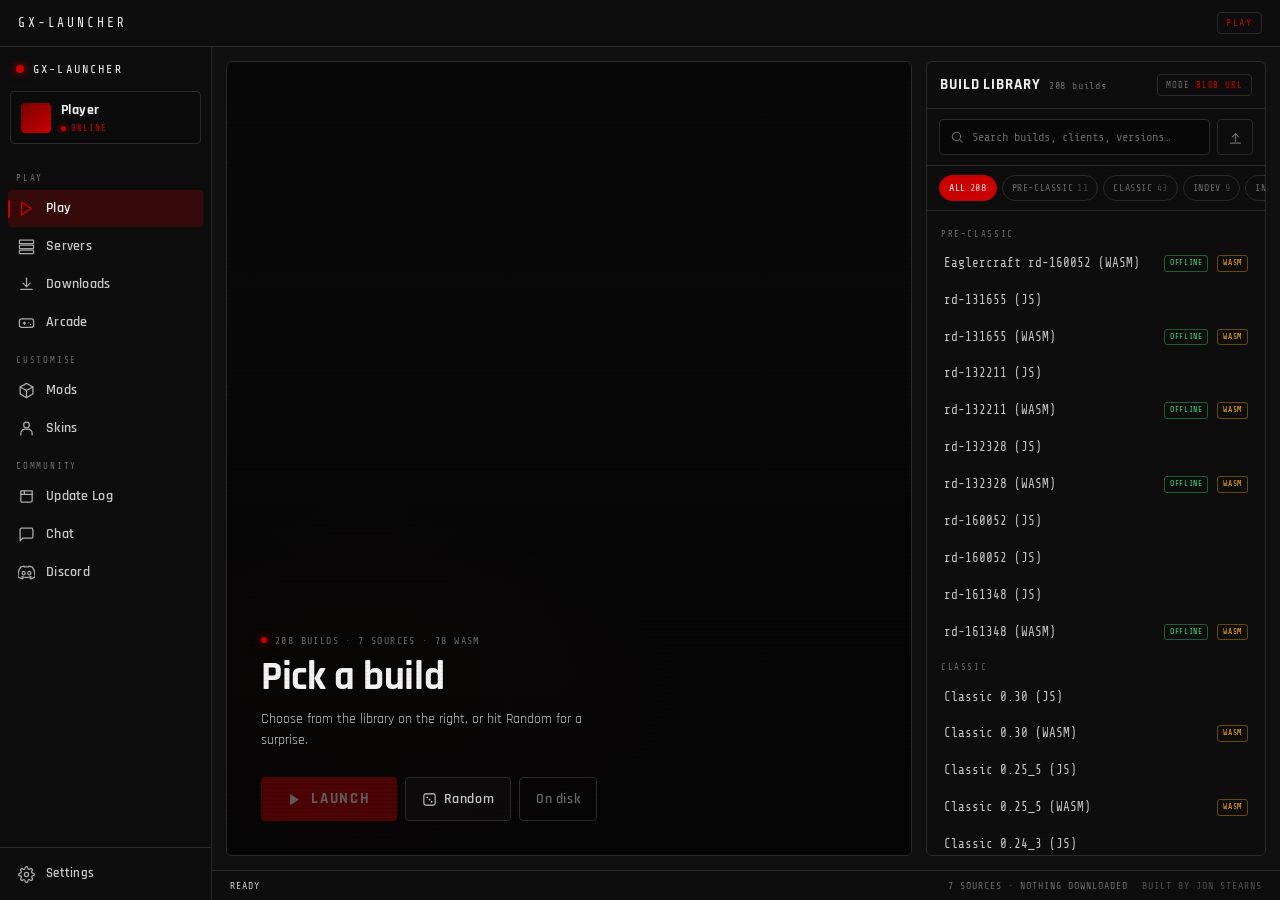
==== commit 81efd7b9: "Add Arcade page for non-Minecraft games, fix top-bar layout - arcade.html/arcade.js/arcade-data.js: " ====
--- a/index.html
+++ b/index.html
@@ -75,6 +75,7 @@
         <a class="nav-item active" href="#" onclick="redirectToMain()"><svg class="nav-svg" viewBox="0 0 24 24"><polygon points="5 3 19 12 5 21 5 3"/></svg><span class="nav-label">Play</span></a>
         <a class="nav-item" href="#" onclick="redirectToServers()"><svg class="nav-svg" viewBox="0 0 24 24"><rect x="2" y="3" width="20" height="5" rx="1"/><rect x="2" y="10" width="20" height="5" rx="1"/><rect x="2" y="17" width="20" height="5" rx="1"/></svg><span class="nav-label">Servers</span></a>
         <a class="nav-item" href="#" onclick="redirectToDownloads()"><svg class="nav-svg" viewBox="0 0 24 24"><line x1="12" y1="3" x2="12" y2="15"/><polyline points="7 10 12 15 17 10"/><line x1="4" y1="19" x2="20" y2="19"/></svg><span class="nav-label">Downloads</span></a>
+        <a class="nav-item" href="arcade.html"><svg class="nav-svg" viewBox="0 0 24 24"><rect x="2" y="7" width="20" height="12" rx="3"/><line x1="7.5" y1="13" x2="10.5" y2="13"/><line x1="9" y1="11.5" x2="9" y2="14.5"/><circle cx="15.5" cy="12.5" r=".9" fill="currentColor" stroke="none"/><circle cx="17.8" cy="14.8" r=".9" fill="currentColor" stroke="none"/></svg><span class="nav-label">Arcade</span></a>
         <div class="nav-section-label">Customise</div>
         <a class="nav-item" href="#" onclick="redirectToMods()"><svg class="nav-svg" viewBox="0 0 24 24"><path d="M12 2l9 5v10l-9 5-9-5V7z"/><polyline points="3 7 12 12 21 7"/><line x1="12" y1="12" x2="12" y2="22"/></svg><span class="nav-label">Mods</span></a>
         <a class="nav-item" href="#" onclick="redirectToSkins()"><svg class="nav-svg" viewBox="0 0 24 24"><circle cx="12" cy="7" r="4"/><path d="M4 21v-2a6 6 0 0 1 6-6h4a6 6 0 0 1 6 6v2"/></svg><span class="nav-label">Skins</span></a>
--- a/styles.css
+++ b/styles.css
@@ -1226,3 +1226,40 @@
   color: var(--text-dim);
 }
 .copy-btn:hover { border-color: var(--accent); color: var(--accent); }
+
+/* ============================================================
+   PAGE HEADER (chat, news, settings)
+   These pages kept a .top-bar element; the 3.0 sheet had no rule for it,
+   so the game title and breadcrumb collapsed into each other.
+   ============================================================ */
+.top-bar {
+  flex-shrink: 0;
+  min-height: 44px;
+  display: flex;
+  align-items: center;
+  justify-content: space-between;
+  gap: 12px;
+  padding: 0 var(--pad);
+  background: var(--panel);
+  border-bottom: 1px solid var(--border);
+}
+.top-bar .game-title {
+  font-family: var(--mono);
+  font-size: 11px;
+  letter-spacing: .18em;
+  text-transform: uppercase;
+  color: var(--text-dim);
+  white-space: nowrap;
+}
+.top-bar .game-title span { color: var(--accent); }
+.top-bar .breadcrumb {
+  font-family: var(--mono);
+  font-size: 10px;
+  letter-spacing: .1em;
+  color: var(--text-dim);
+  white-space: nowrap;
+}
+@media (max-width: 620px) {
+  .top-bar { min-height: 38px; }
+  .top-bar .breadcrumb { display: none; }
+}
